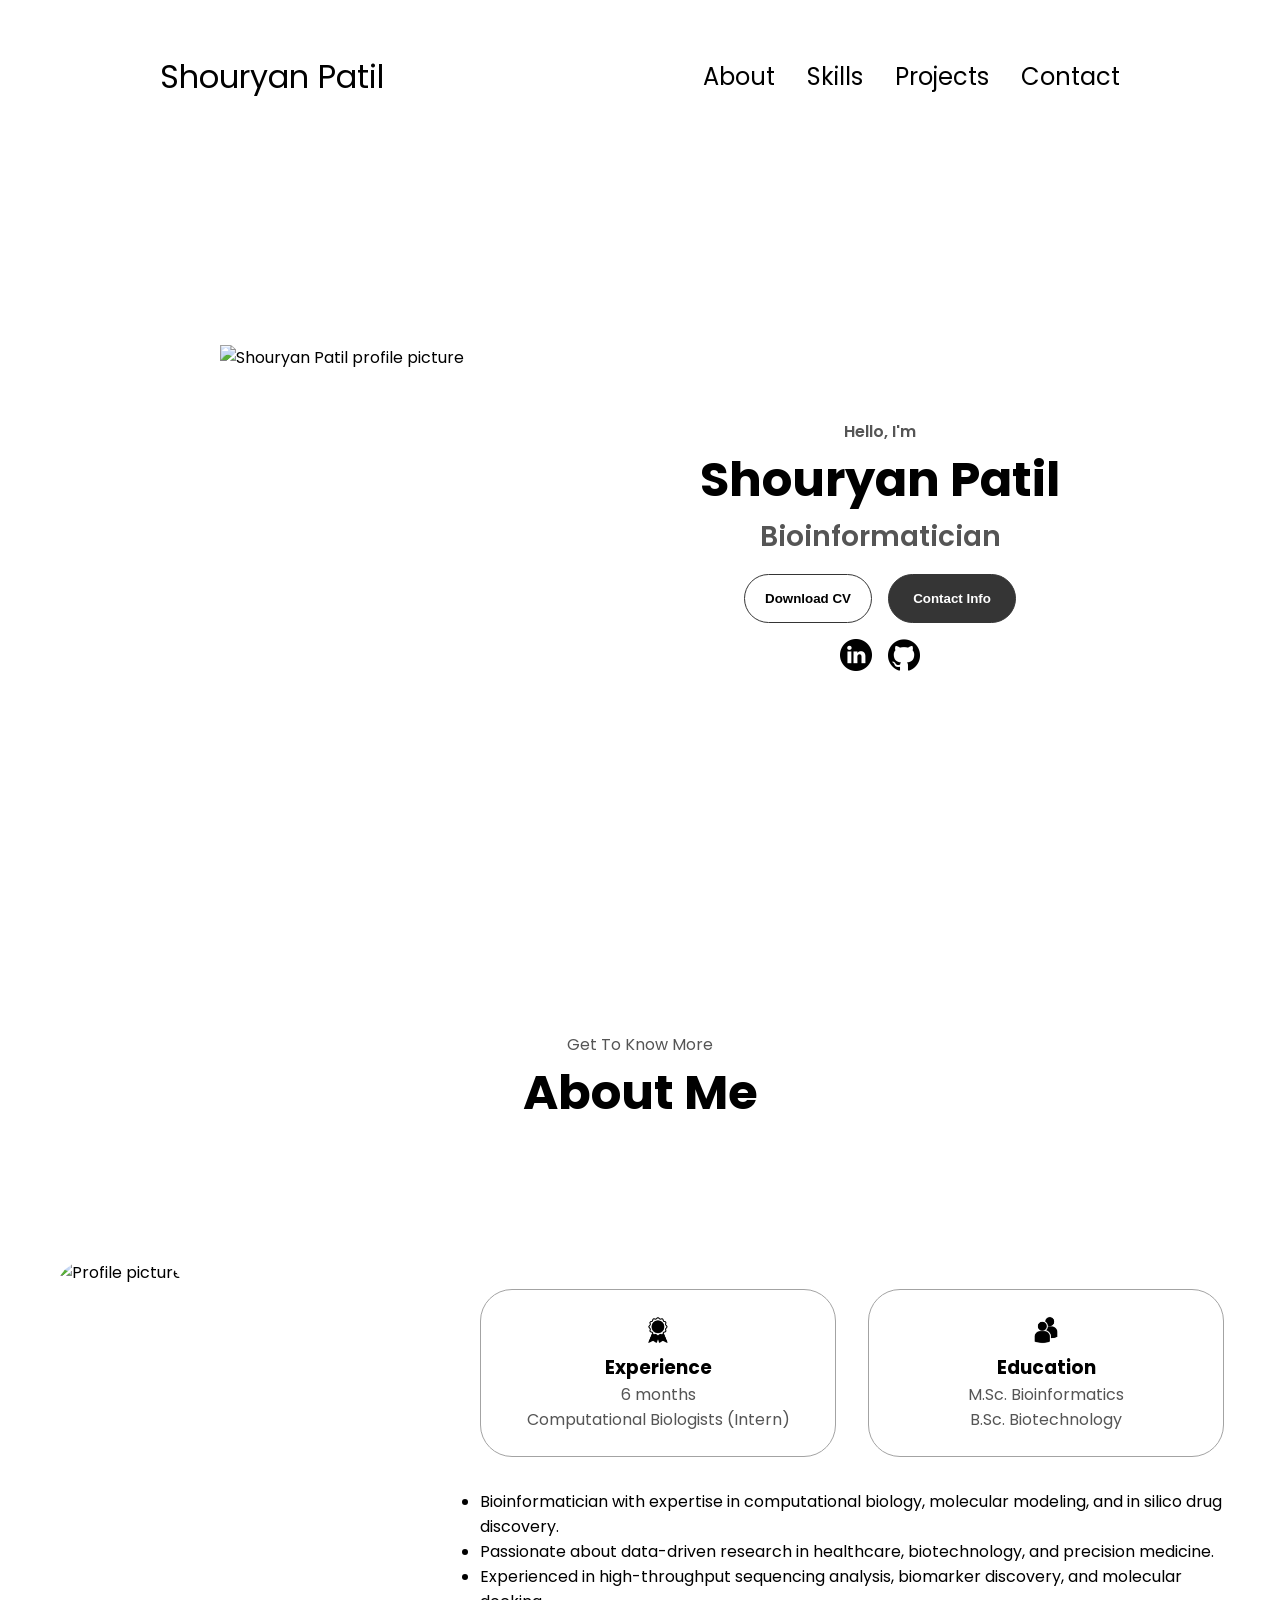
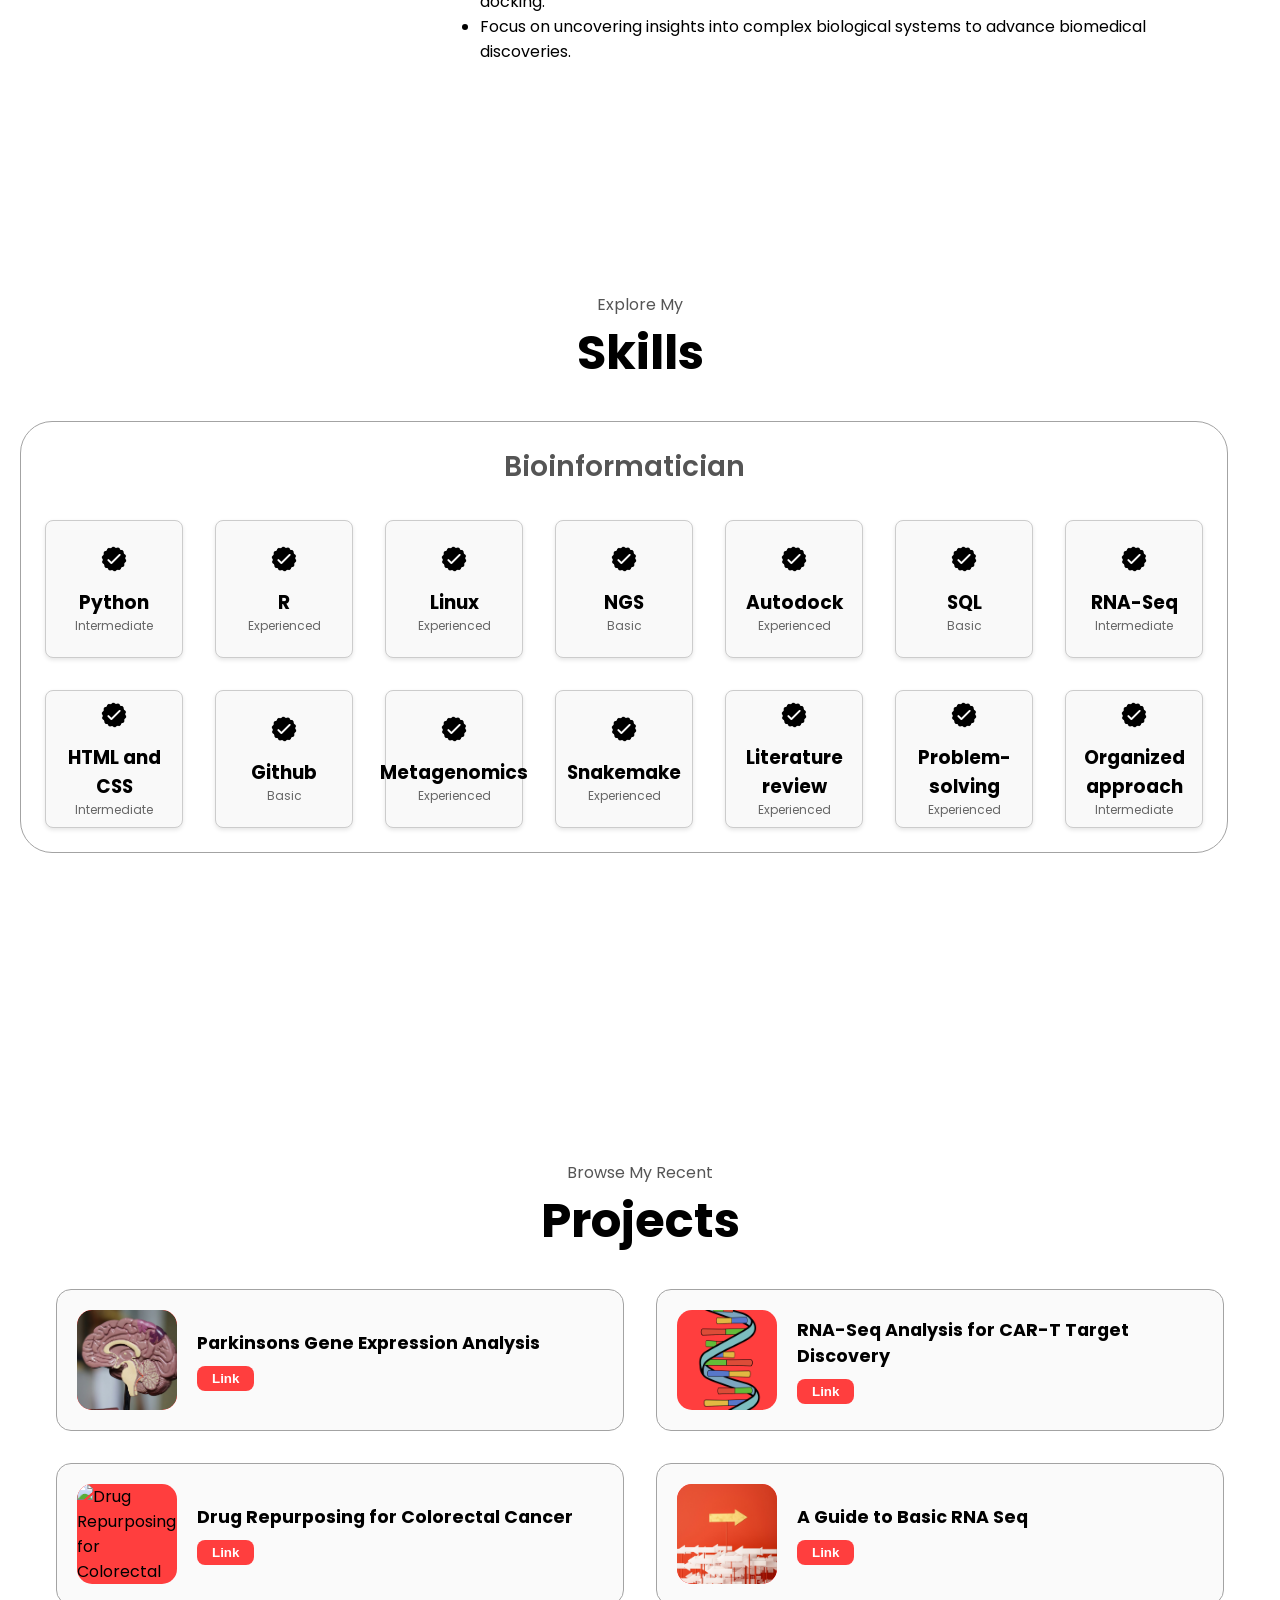
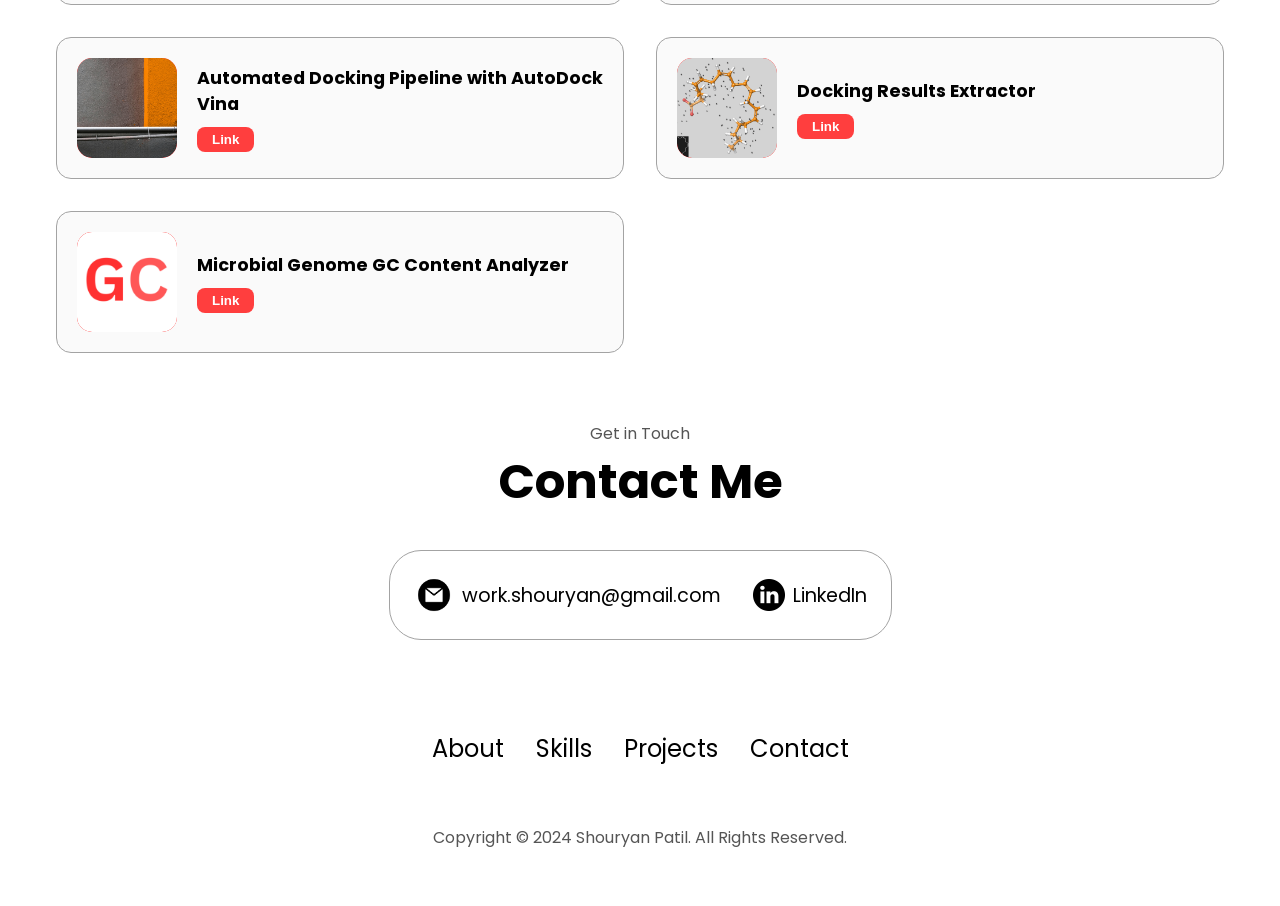
==== index.html @ 8c64d6f7 "Update index.html" ====
<!DOCTYPE html>
<html lang="en">
  <head>
    <meta charset="UTF-8" />
    <meta http-equiv="X-UA-Compatible" content="IE=edge" />
    <meta name="viewport" content="width=device-width, initial-scale=1.0" />
    <title>Portfolio</title>
    <link rel="stylesheet" href="style.css" />
    <link rel="stylesheet" href="mediaqueries.css" />
  </head>
  <body>
    <nav id="desktop-nav">
      <div class="logo">Shouryan Patil</div>
      <div>
        <ul class="nav-links">
          <li><a href="#about">About</a></li>
          <li><a href="#experience">Skills</a></li>
          <li><a href="#projects">Projects</a></li>
          <li><a href="#contact">Contact</a></li>
        </ul>
      </div>
    </nav>
    <nav id="hamburger-nav">
      <div class="logo">Shouryan Patil</div>
      <div class="hamburger-menu">
        <div class="hamburger-icon" onclick="toggleMenu()">
          <span></span>
          <span></span>
          <span></span>
        </div>
        <div class="menu-links">
          <li><a href="#about" onclick="toggleMenu()">About</a></li>
          <li><a href="#Skills" onclick="toggleMenu()">Skills</a></li>
          <li><a href="#projects" onclick="toggleMenu()">Projects</a></li>
          <li><a href="#contact" onclick="toggleMenu()">Contact</a></li>
        </div>
      </div>
    </nav>
    <section id="profile">
      <div class="section__pic-container">
        <img src="./assets/Photo1.png" alt="Shouryan Patil profile picture" />
      </div>
      <div class="section__text">
        <p class="section__text__p1">Hello, I'm</p>
        <h1 class="title">Shouryan Patil</h1>
        <p class="section__text__p2">Bioinformatician</p>
        <div class="btn-container">
          <button
            class="btn btn-color-2"
            onclick="window.open('./assets/MyResume2.pdf')"
          >
            Download CV
          </button>
          <button class="btn btn-color-1" onclick="location.href='./#contact'">
            Contact Info
          </button>
        </div>
        <div id="socials-container">
          <img
            src="./assets/linkedin.png"
            alt="My LinkedIn profile"
            class="icon"
            onclick="location.href='https://www.linkedin.com/in/shouryan-patil-423438250/'"
          />
          <img
            src="./assets/github.png"
            alt="My Github profile"
            class="icon"
            onclick="location.href='https://github.com/Shouryanpatil'"
          />
        </div>
      </div>
    </section>
    <section id="about">
      <p class="section__text__p1">Get To Know More</p>
      <h1 class="title">About Me</h1>
      <div class="section-container">
        <div class="section__pic-container">
          <img
            src="./assets/Photo2.png"
            alt="Profile picture"
            class="about-pic"
          />
        </div>
        <div class="about-details-container">
          <div class="about-containers">
            <div class="details-container">
              <img
                src="./assets/experience.png"
                alt="Experience icon"
                class="icon"
              />
              <h3>Experience</h3>
              <p>6 months <br />Computational Biologists (Intern)</p>
            </div>
            <div class="details-container">
              <img
                src="./assets/education.png"
                alt="Education icon"
                class="icon"
              />
              <h3>Education</h3>
              <p>M.Sc. Bioinformatics<br />B.Sc. Biotechnology</p>
            </div>
          </div>
          <div class="text-container">
            <ul>
                <li>Bioinformatician with expertise in computational biology, molecular modeling, and in silico drug discovery.
                </li>
                <li>Passionate about data-driven research in healthcare, biotechnology, and precision medicine.
                </li>
                <li>Experienced in high-throughput sequencing analysis, biomarker discovery, and molecular docking.
                </li>
                <li>Focus on uncovering insights into complex biological systems to advance biomedical discoveries.
                </li>
            </ul>
          </div>
        </div>
      </div>
      <img
        src="./assets/arrow.png"
        alt="Arrow icon"
        class="icon arrow"
        onclick="location.href='./#experience'"
      />
    </section>
    <section id="experience">
      <p class="section__text__p1">Explore My</p>
      <h1 class="title">Skills</h1>
      <div class="experience-details-container">
        <div class="about-containers">
          <div class="details-container">
            <h2 class="experience-sub-title">Bioinformatician</h2>
            <div class="article-container">
              <article>
                <img
                  src="./assets/checkmark.png"
                  alt="Experience icon"
                  class="icon"
                />
                <div>
                  <h3>Python</h3>
                  <p>Intermediate</p>
                </div>
              </article>
              <article>
                <img
                  src="./assets/checkmark.png"
                  alt="Experience icon"
                  class="icon"
                />
                <div>
                  <h3>R</h3>
                  <p>Experienced</p>
                </div>
              </article>
              <article>
                <img
                  src="./assets/checkmark.png"
                  alt="Experience icon"
                  class="icon"
                />
                <div>
                  <h3>Linux</h3>
                  <p>Experienced</p>
                </div>
              </article>
              <article>
                <img
                  src="./assets/checkmark.png"
                  alt="Experience icon"
                  class="icon"
                />
                <div>
                  <h3>NGS</h3>
                  <p>Basic</p>
                </div>
              </article>
              <article>
                <img
                  src="./assets/checkmark.png"
                  alt="Experience icon"
                  class="icon"
                />
                <div>
                  <h3>Autodock</h3>
                  <p>Experienced</p>
                </div>
              </article>
              <article>
                <img
                  src="./assets/checkmark.png"
                  alt="Experience icon"
                  class="icon"
                />
                <div>
                  <h3>SQL</h3>
                  <p>Basic</p>
                </div>
              </article>
              <article>
                <img
                  src="./assets/checkmark.png"
                  alt="Experience icon"
                  class="icon"
                />
                <div>
                  <h3>RNA-Seq</h3>
                  <p>Intermediate</p>
                </div>
              </article>
              <article>
                <img
                  src="./assets/checkmark.png"
                  alt="Experience icon"
                  class="icon"
                />
                <div>
                  <h3>HTML and CSS</h3>
                  <p>Intermediate</p>
                </div>
              </article>
              <article>
                <img
                  src="./assets/checkmark.png"
                  alt="Experience icon"
                  class="icon"
                />
                <div>
                  <h3>Github</h3>
                  <p>Basic</p>
                </div>
              </article>
              <article>
                <img
                  src="./assets/checkmark.png"
                  alt="Experience icon"
                  class="icon"
                />
                <div>
                  <h3>Metagenomics</h3>
                  <p>Experienced</p>
                </div>
              </article>
              <article>
                <img
                  src="./assets/checkmark.png"
                  alt="Experience icon"
                  class="icon"
                />
                <div>
                  <h3>Snakemake</h3>
                  <p>Experienced</p>
                </div>
              </article>
              <article>
                <img
                  src="./assets/checkmark.png"
                  alt="Experience icon"
                  class="icon"
                />
                <div>
                  <h3>Literature review</h3>
                  <p>Experienced</p>
                </div>
              </article>
              <article>
                <img
                  src="./assets/checkmark.png"
                  alt="Experience icon"
                  class="icon"
                />
                <div>
                  <h3>Problem-solving</h3>
                  <p>Experienced</p>
                </div>
              </article>
              <article>
                <img
                  src="./assets/checkmark.png"
                  alt="Experience icon"
                  class="icon"
                />
                <div>
                  <h3>Organized approach</h3>
                  <p>Intermediate</p>
                </div>
              </article>
            </div>
          </div>
        </div>
      </div>
      <img
        src="./assets/arrow.png"
        alt="Arrow icon"
        class="icon arrow"
        onclick="location.href='./#projects'"
      />
</section> <!-- Project section is below -->
<section id="projects">
  <p class="section__text__p1">Browse My Recent</p>
  <h1 class="title">Projects</h1>

  <div class="experience-details-container">
    <div class="about-containers">

      <!-- 1 -->
      <div class="details-container color-container project-card">
        <div class="project-image-box">
          <img src="./assets/project-3.jpg" alt="Parkinsons Gene Expression Analysis" class="project-image" />
        </div>
        <div class="project-content">
          <h2 class="project-title">Parkinsons Gene Expression Analysis</h2>
          <button onclick="window.open('https://github.com/Shouryanpatil/Parkinsons-Gene-Expression')" class="btn btn-color-2 project-btn">Link</button>
        </div>
      </div>

      <!-- 2 -->
      <div class="details-container color-container project-card">
        <div class="project-image-box">
          <img src="./assets/project-4.png" alt="RNA-Seq Analysis for CAR-T Target Discovery" class="project-image" />
        </div>
        <div class="project-content">
          <h2 class="project-title">RNA-Seq Analysis for CAR-T Target Discovery</h2>
          <button onclick="window.open('https://github.com/Shouryanpatil/Differential-Gene-Expression-Analysis-of-Breast-Cancer-RNA-Seq-Data-for-CAR-T-Cell-Therapy-Targets')" class="btn btn-color-2 project-btn">Link</button>
        </div>
      </div>

      <!-- 3 -->
      <div class="details-container color-container project-card">
        <div class="project-image-box">
          <img src="./assets/project-1.png" alt="Drug Repurposing for Colorectal Cancer" class="project-image" />
        </div>
        <div class="project-content">
          <h2 class="project-title">Drug Repurposing for Colorectal Cancer</h2>
          <button onclick="window.open('./assets/Colorectal Cancer.pdf')" class="btn btn-color-2 project-btn">Link</button>
        </div>
      </div>

      <!-- 4 -->
      <div class="details-container color-container project-card">
        <div class="project-image-box">
          <img src="./assets/project-5.jpg" alt="A Guide to Basic RNA-Seq" class="project-image" />
        </div>
        <div class="project-content">
          <h2 class="project-title">A Guide to Basic RNA Seq</h2>
          <button onclick="window.open('https://github.com/Shouryanpatil/A-Guide-to-Basic-RNA-Seq')" class="btn btn-color-2 project-btn">Link</button>
        </div>
      </div>

      <!-- 5 -->
      <div class="details-container color-container project-card">
        <div class="project-image-box">
          <img src="./assets/project-6.jpg" alt="Automated Docking Pipeline with AutoDock Vina" class="project-image" />
        </div>
        <div class="project-content">
          <h2 class="project-title">Automated Docking Pipeline with AutoDock Vina</h2>
          <button onclick="window.open('https://github.com/Shouryanpatil/Automated-Docking-Pipeline-with-AutoDock-Vina')" class="btn btn-color-2 project-btn">Link</button>
        </div>
      </div>

      <!-- 6 -->
      <div class="details-container color-container project-card">
        <div class="project-image-box">
          <img src="./assets/project-7.png" alt="Docking Results Extractor" class="project-image" />
        </div>
        <div class="project-content">
          <h2 class="project-title">Docking Results Extractor</h2>
          <button onclick="window.open('https://github.com/Shouryanpatil/Docking-Results-Extractor')" class="btn btn-color-2 project-btn">Link</button>
        </div>
      </div>

      <!-- 7 -->
      <div class="details-container color-container project-card">
        <div class="project-image-box">
          <img src="./assets/project-2.png" alt="Microbial Genome GC Content Analyzer" class="project-image" />
        </div>
        <div class="project-content">
          <h2 class="project-title">Microbial Genome GC Content Analyzer</h2>
          <button onclick="window.open('https://github.com/Shouryanpatil/Microbial-Genome-GC-Content-Analyzer')" class="btn btn-color-2 project-btn">Link</button>
        </div>
      </div>

    </div>
  </div>
</section>
   <img src="./assets/arrow.png" alt="Arrow icon" class="icon arrow" onclick="location.href='./#contact'" />
    </section>
    <section id="contact">
      <p class="section__text__p1">Get in Touch</p>
      <h1 class="title">Contact Me</h1>
      <div class="contact-info-upper-container">
        <div class="contact-info-container">
          <img
            src="./assets/email.png"
            alt="Email icon"
            class="icon contact-icon email-icon"
          />
          <p><a href="mailto:work.shouryan@gmail.com">work.shouryan@gmail.com</a></p>
        </div>
        <div class="contact-info-container">
          <img
            src="./assets/linkedin.png"
            alt="LinkedIn icon"
            class="icon contact-icon"
          />
          <p><a href="https://www.linkedin.com/in/shouryan-patil-423438250/">LinkedIn</a></p>
        </div>
      </div>
    </section>
    <footer>
      <nav>
        <div class="nav-links-container">
          <ul class="nav-links">
            <li><a href="#about">About</a></li>
            <li><a href="#experience">Skills</a></li>
            <li><a href="#projects">Projects</a></li>
            <li><a href="#contact">Contact</a></li>
          </ul>
        </div>
      </nav>
      <p>Copyright &#169; 2024 Shouryan Patil. All Rights Reserved.</p>
    </footer>
    <script src="script.js"></script>
  </body>
</html>
---- style.css ----
/* GENERAL */

@import url("https://fonts.googleapis.com/css2?family=Poppins:wght@300;400;500;600&display=swap");

* {
  margin: 0;
  padding: 0;
}

body {
  font-family: "Poppins", sans-serif;
  overflow-x: hidden;
}

html {
  scroll-behavior: smooth;
}

p {
  color: rgb(85, 85, 85);
}

/* TRANSITION */

a,
.btn {
  transition: all 300ms ease;
}

/* DESKTOP NAV */

nav,
.nav-links {
  display: flex;
}

nav {
  justify-content: space-around;
  align-items: center;
  height: 17vh;
}

.nav-links {
  gap: 2rem;
  list-style: none;
  font-size: 1.5rem;
}

a {
  color: black;
  text-decoration: none;
  text-decoration-color: white;
}

a:hover {
  color: grey;
  text-decoration: underline;
  text-underline-offset: 1rem;
  text-decoration-color: rgb(181, 181, 181);
}

.logo {
  font-size: 2rem;
}

.logo:hover {
  cursor: default;
}

/* HAMBURGER MENU */

#hamburger-nav {
  display: none;
}

.hamburger-menu {
  position: relative;
  display: inline-block;
}

.hamburger-icon {
  display: flex;
  flex-direction: column;
  justify-content: space-between;
  height: 24px;
  width: 30px;
  cursor: pointer;
}

.hamburger-icon span {
  width: 100%;
  height: 2px;
  background-color: black;
  transition: all 0.3 ease-in-out;
}

.menu-links {
  position: absolute;
  top: 100%;
  right: 0;
  background-color: white;
  width: fit-content;
  max-height: 0;
  overflow: hidden;
  transition: all 0.3 ease-in-out;
}

.menu-links a {
  display: block;
  padding: 10px;
  text-align: center;
  font-size: 1.5rem;
  color: black;
  text-decoration: none;
  transition: all 0.3 ease-in-out;
}

.menu-links li {
  list-style: none;
}

.menu-links.open {
  max-height: 300px;
}

.hamburger-icon.open span:first-child {
  transform: rotate(45deg) translate(10px, 5px);
}

.hamburger-icon.open span:nth-child(2) {
  opacity: 0;
}

.hamburger-icon.open span:last-child {
  transform: rotate(-45deg) translate(10px, -5px);
}

.hamburger-icon span:first-child {
  transform: none;
}

.hamburger-icon span:first-child {
  opacity: 1;
}

.hamburger-icon span:first-child {
  transform: none;
}

/* SECTIONS */

section {
  padding-top: 4vh;
  height: 96vh;
  margin: 0 auto;
  padding-left: 1rem;
  padding-right: 1rem;
  max-width: 1200px; 
  box-sizing: border-box;
  min-height: fit-content;
}

.section-container {
  display: flex;
}

/* PROFILE SECTION */

#profile {
  display: flex;
  justify-content: center;
  gap: 5rem;
  height: 80vh;
}

.section__pic-container {
  display: flex;
  height: 400px;
  width: 400px;
  margin: auto 0;
}

.section__text {
  align-self: center;
  text-align: center;
}

.section__text p {
  font-weight: 600;
}

.section__text__p1 {
  text-align: center;
}

.section__text__p2 {
  font-size: 1.75rem;
  margin-bottom: 1rem;
}

.title {
  font-size: 3rem;
  text-align: center;
}

#socials-container {
  display: flex;
  justify-content: center;
  margin-top: 1rem;
  gap: 1rem;
}

/* ICONS */

.icon {
  cursor: pointer;
  height: 2rem;
}

/* BUTTONS */

.btn-container {
  display: flex;
  justify-content: center;
  gap: 1rem;
}

.btn {
  font-weight: 600;
  transition: all 300ms ease;
  padding: 1rem;
  width: 8rem;
  border-radius: 2rem;
}

.btn-color-1,
.btn-color-2 {
  border: rgb(53, 53, 53) 0.1rem solid;
}

.btn-color-1:hover,
.btn-color-2:hover {
  cursor: pointer;
}

.btn-color-1,
.btn-color-2:hover {
  background: rgb(53, 53, 53);
  color: white;
}

.btn-color-1:hover {
  background: rgb(0, 0, 0);
}

.btn-color-2 {
  background: none;
}

.btn-color-2:hover {
  border: rgb(255, 255, 255) 0.1rem solid;
}

.btn-container {
  gap: 1rem;
}

/* ABOUT SECTION */

#about {
  position: relative;
}

.about-containers {
  gap: 2rem;
  margin-bottom: 2rem;
  margin-top: 2rem;
}

.about-details-container {
  justify-content: center;
  flex-direction: column;
}

.about-containers,
.about-details-container {
  display: flex;
}

.about-pic {
  border-radius: 2rem;
}

.arrow {
  position: absolute;
  right: -5rem;
  bottom: 2.5rem;
}

.details-container {
  padding: 1.5rem;
  flex: 1;
  background: white;
  border-radius: 2rem;
  border: rgb(53, 53, 53) 0.1rem solid;
  border-color: rgb(163, 163, 163);
  text-align: center;
}

.section-container {
  gap: 4rem;
  height: 80%;
}

.section__pic-container {
  height: 400px;
  width: 400px;
  margin: auto 0;
}

/* EXPERIENCE SECTION */

#experience {
    position: relative;
    padding: 2rem 1rem; /* Added padding for better spacing */
  }
  
  .experience-sub-title {
    color: rgb(85, 85, 85);
    font-weight: 600;
    font-size: 1.75rem;
    margin-bottom: 2rem;
    text-align: center; /* Center-align the sub-title */
  }
  
  .experience-details-container {
    display: flex;
    justify-content: center;
    flex-direction: column;
    align-items: center; /* Center-align the content */
  }
  
/* Skills Section - Centered Grid Layout */

/* Outer container for each skill category */
.skills-category {
  border: 2px solid #aaa;
  border-radius: 1.5rem;
  padding: 2rem;
  max-width: 1000px;
  margin: 2rem auto; /* Center horizontally with vertical spacing */
  background-color: #fff;
  text-align: center;
  box-sizing: border-box;
}

/* Category title */
.skills-category h3 {
  font-size: 1.8rem;
  font-weight: 600;
  margin-bottom: 2rem;
  color: #333;
}

/* Container for skill cards */
.article-container {
  display: grid;
  grid-template-columns: repeat(7, 1fr);
  gap: 2rem;
  justify-items: center;
}

/* Each skill card */
article {
  display: flex;
  flex-direction: column;
  align-items: center;
  justify-content: center;
  width: 120px;
  height: 120px;
  padding: 0.5rem;
  border: 1px solid #ccc;
  border-radius: 8px;
  box-shadow: 0 2px 4px rgba(0, 0, 0, 0.1);
  background-color: #f9f9f9;
  text-align: center;
  gap: 0.3rem;
}

/* Icon inside skill card */
article .icon {
  font-size: 1.5rem;
  margin-bottom: 0.5rem;
  color: rgb(85, 85, 85);
}

/* Skill title */
article h4 {
  font-size: 1rem;
  font-weight: 600;
  color: #333;
  margin: 0;
}

/* Skill level (e.g., Basic) */
article p {
  font-size: 0.75rem;
  color: #666;
  margin: 0;
}

/* Extra */
@media (max-width: 900px) {
  .article-container {
    grid-template-columns: repeat(2, 1fr);
  }
}


/* PROJECTS SECTION */
/* Updated layout for projects */
.about-containers {
  display: grid;
  grid-template-columns: repeat(2, 1fr); /* Two columns */
  gap: 2rem;
}

/* Keep this as is — still useful */
.color-container {
  border: 1px solid rgb(163, 163, 163);
  background: rgb(250, 250, 250);
  padding: 20px;
  border-radius: 15px;
}

/* Responsive project cards */
.project-card {
  display: flex;
  align-items: center;
  gap: 20px;
  text-align: left;
  flex-wrap: nowrap;
}

/* Responsive image box */
.project-image-box {
  width: 100px;
  height: 100px;
  background-color: #ff3e3e;
  border-radius: 15px;
  display: flex;
  align-items: center;
  justify-content: center;
  flex-shrink: 0;
  overflow: hidden;
}

.project-image {
  width: 100%;
  height: 100%;
  object-fit: cover;
  border-radius: 15px;
}

.project-content {
  display: flex;
  flex-direction: column;
  justify-content: center;
  gap: 10px;
}

.project-title {
  margin: 0;
  color: black;
  font-weight: bold;
  font-size: 1.1rem;
}

.project-btn {
  background-color: #ff3e3e;
  color: white;
  border: none;
  padding: 5px 15px;
  border-radius: 8px;
  cursor: pointer;
  transition: 0.3s;
  width: fit-content;
}

.project-btn:hover {
  background-color: #d63232;
}


/* CONTACT */

#contact {
  display: flex;
  justify-content: center;
  flex-direction: column;
  height: 70vh;
}

.contact-info-upper-container {
  display: flex;
  justify-content: center;
  border-radius: 2rem;
  border: rgb(53, 53, 53) 0.1rem solid;
  border-color: rgb(163, 163, 163);
  background: (250, 250, 250);
  margin: 2rem auto;
  padding: 0.5rem;
}

.contact-info-container {
  display: flex;
  align-items: center;
  justify-content: center;
  gap: 0.5rem;
  margin: 1rem;
}

.contact-info-container p {
  font-size: larger;
}

.contact-icon {
  cursor: default;
}

.email-icon {
  height: 2.5rem;
}

/* FOOTER SECTION */

footer {
  height: 26vh;
  margin: 0 1rem;
}

footer p {
  text-align: center;
}
---- mediaqueries.css ----
@media screen and (max-width: 1400px) {
    #profile {
      height: 83vh;
      margin-bottom: 6rem;
    }
    .about-containers {
      flex-wrap: wrap;
    }
    #contact,
    #projects {
      height: fit-content;
    }
  }
  
  @media screen and (max-width: 1200px) {
    #desktop-nav {
      display: none;
    }
    #hamburger-nav {
      display: flex;
    }
    #experience,
    .experience-details-container {
      margin-top: 2rem;
    }
    #profile,
    .section-container {
      display: block;
    }
    .arrow {
      display: none;
    }
    section,
    .section-container {
      height: fit-content;
    }
    section {
      margin: 0 5%;
    }
    .section__pic-container {
      width: 275px;
      height: 275px;
      margin: 0 auto 2rem;
    }
    .about-containers {
      margin-top: 0;
    }
  }
  
  @media screen and (max-width: 600px) {
    #contact,
    footer {
      height: 40vh;
    }
    #profile {
      height: 83vh;
      margin-bottom: 0;
    }
    article {
      font-size: 1rem;
    }
    footer nav {
      height: fit-content;
      margin-bottom: 2rem;
    }
    .about-containers,
    .contact-info-upper-container,
    .btn-container {
      flex-wrap: wrap;
    }
    .contact-info-container {
      margin: 0;
    }
    .contact-info-container p,
    .nav-links li a {
      font-size: 1rem;
    }
    .experience-sub-title {
      font-size: 1.25rem;
    }
    .logo {
      font-size: 1.5rem;
    }
    .nav-links {
      flex-direction: column;
      gap: 0.5rem;
      text-align: center;
    }
    .section__pic-container {
      width: auto;
      height: 46vw;
      justify-content: center;
    }
    .section__text__p2 {
      font-size: 1.25rem;
    }
    .title {
      font-size: 2rem;
    }
    .text-container {
      text-align: justify;
    }
  }
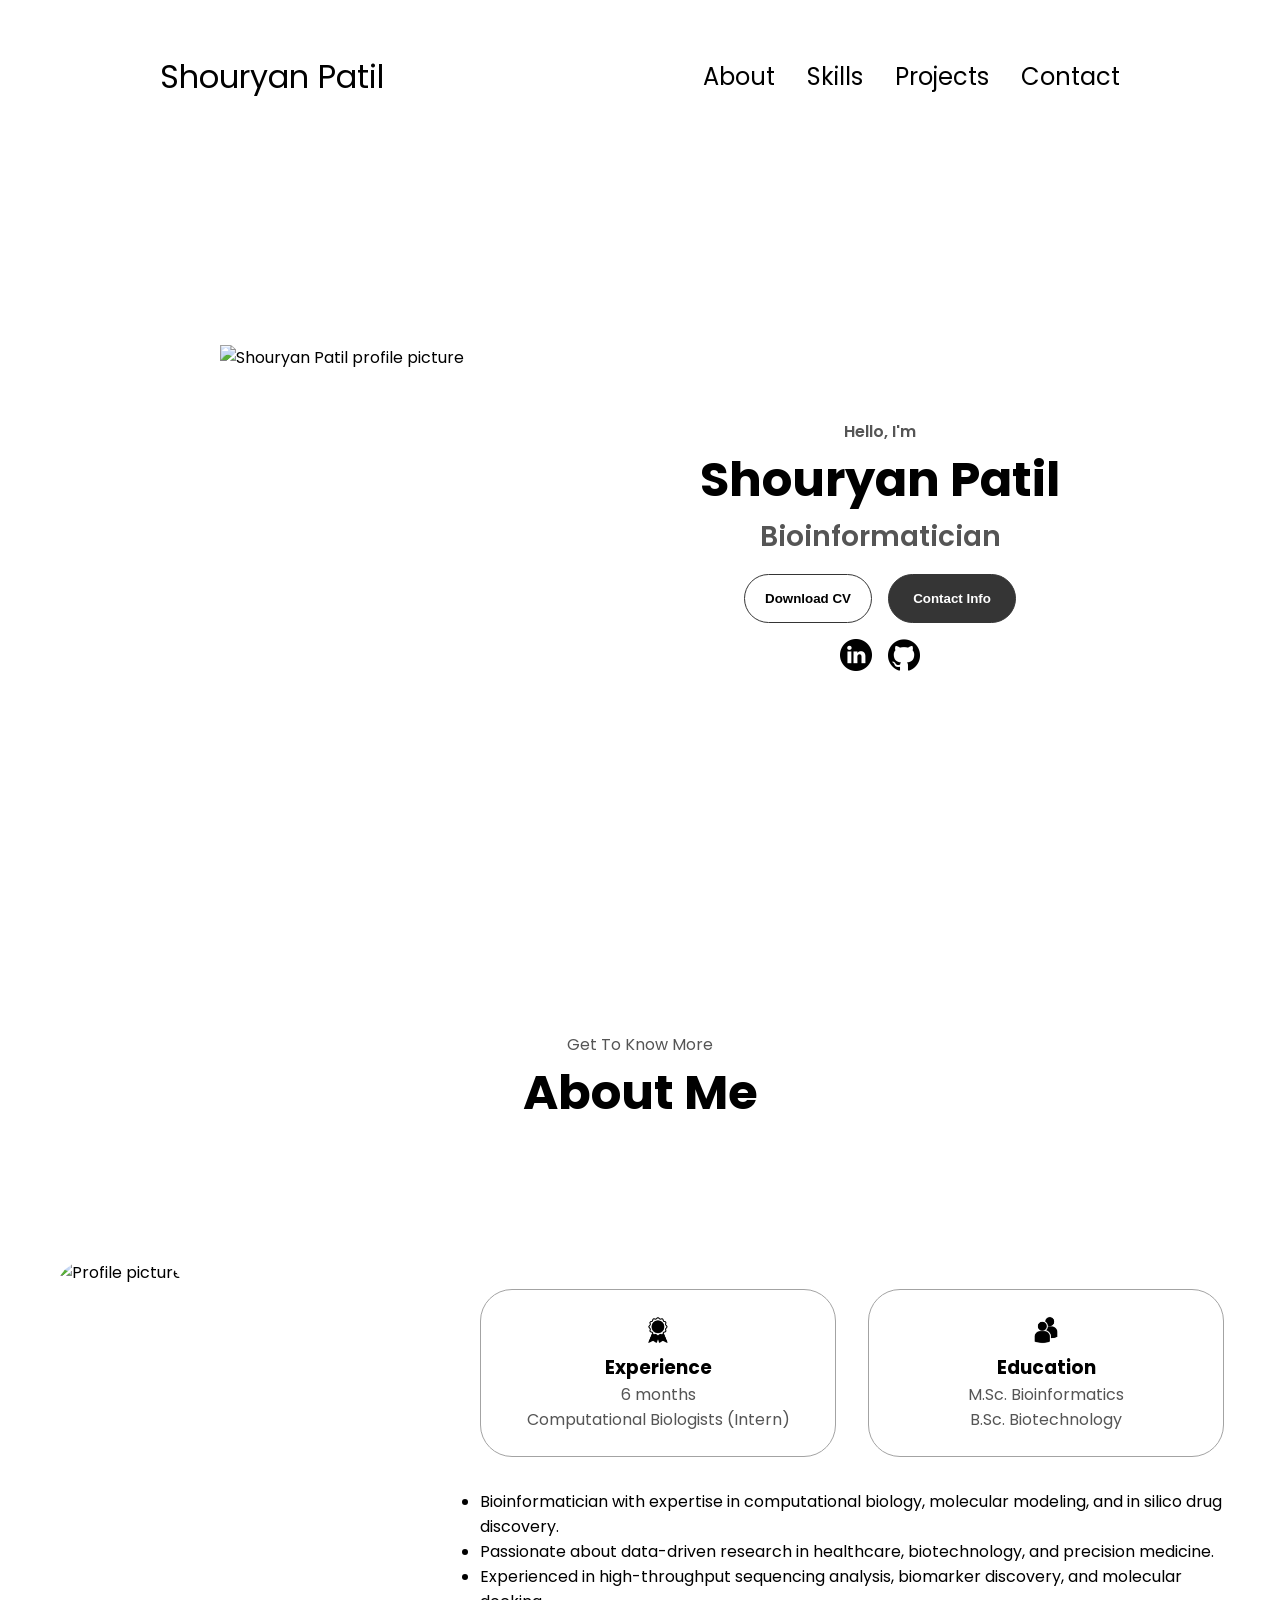
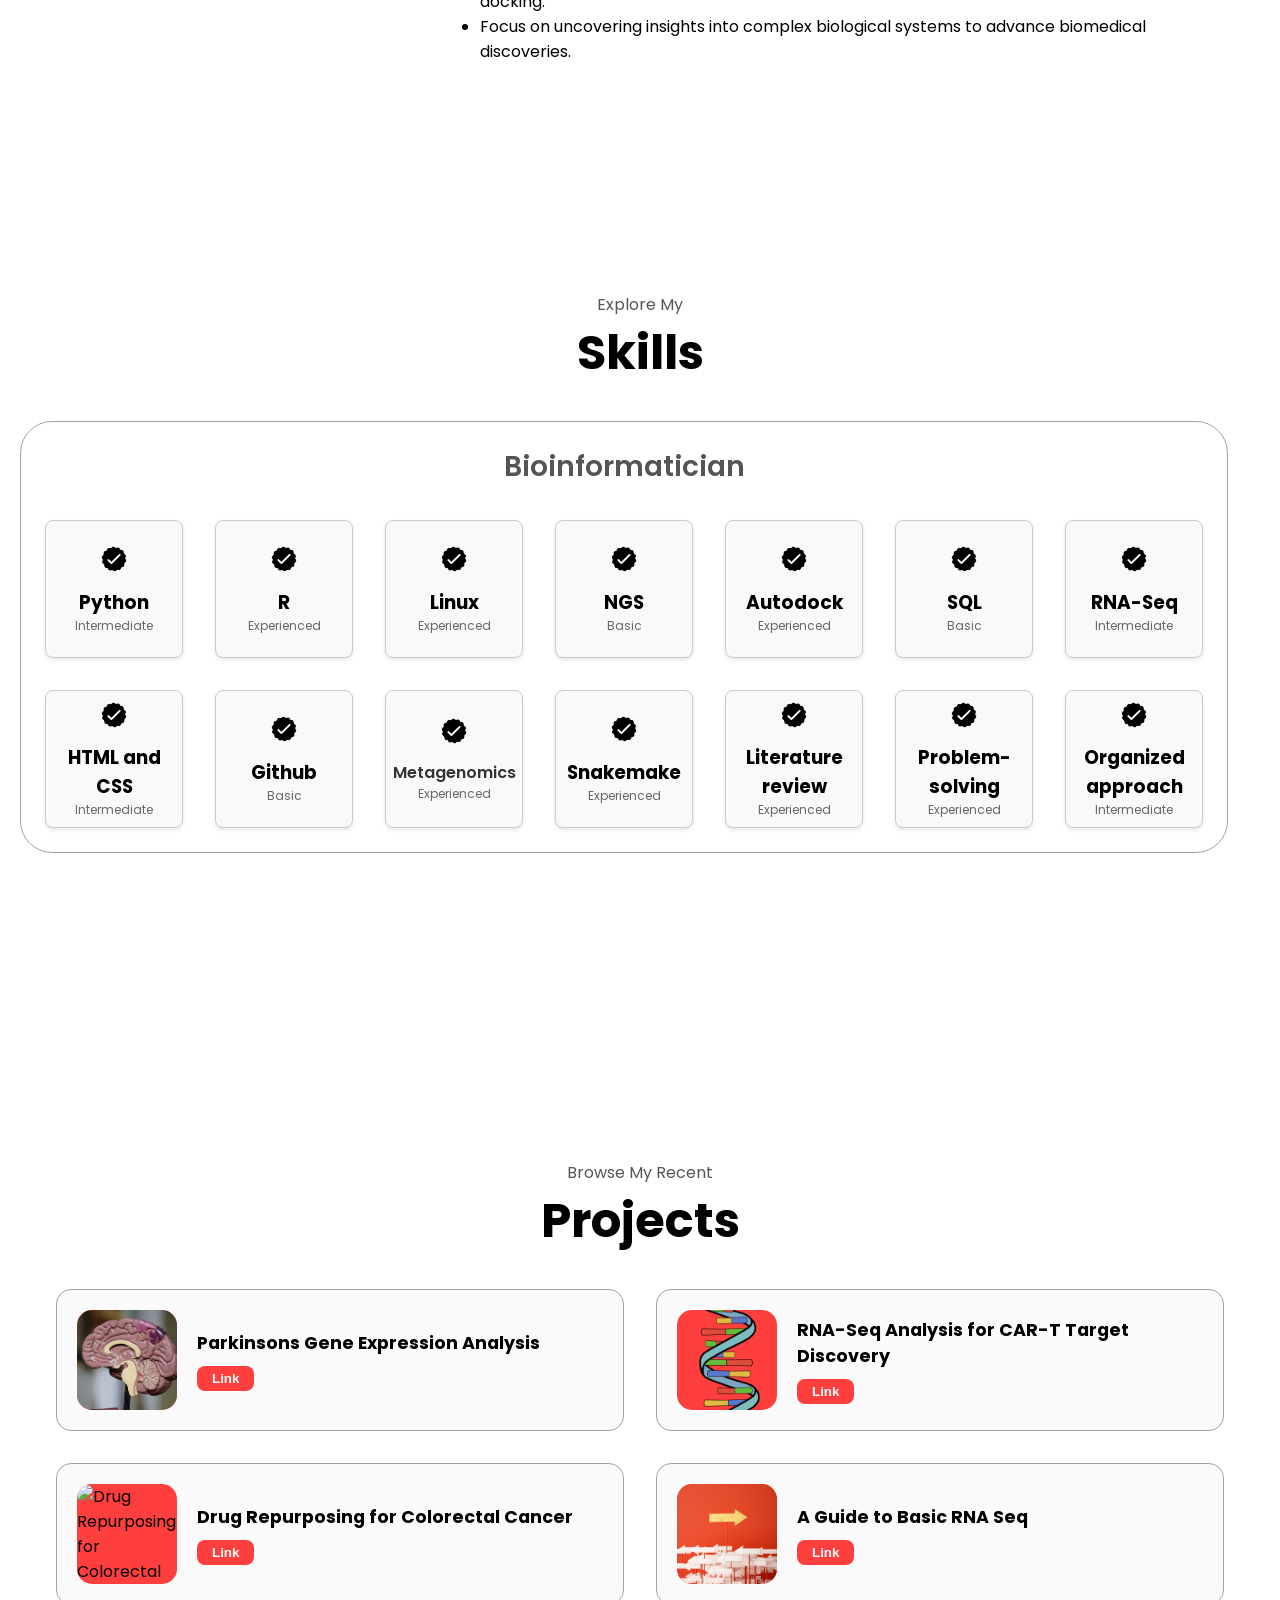
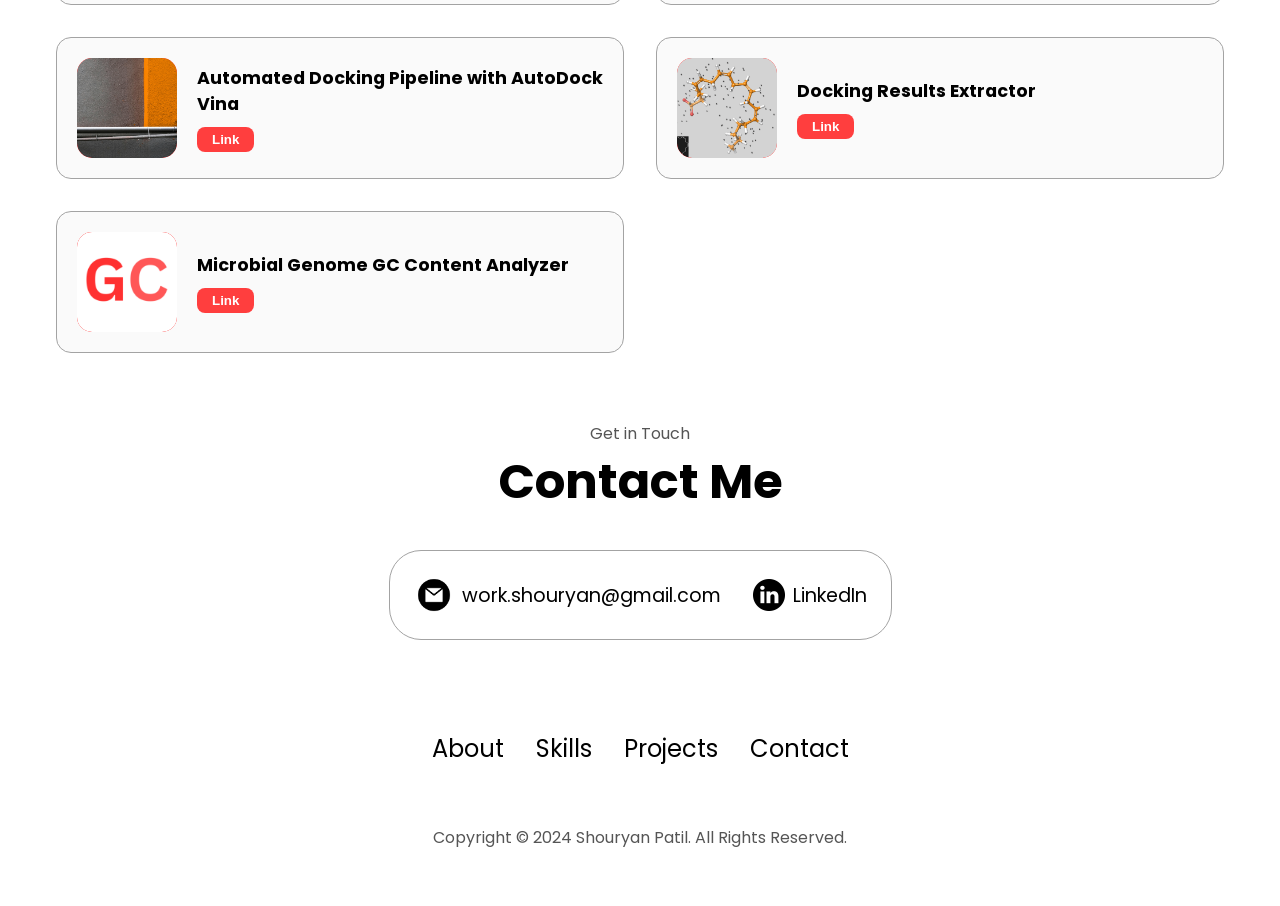
==== commit f1211918: "Update index.html" ====
--- a/index.html
+++ b/index.html
@@ -238,7 +238,7 @@
                   class="icon"
                 />
                 <div>
-                  <h3>Metagenomics</h3>
+                  <h4>Metagenomics</h4>
                   <p>Experienced</p>
                 </div>
               </article>
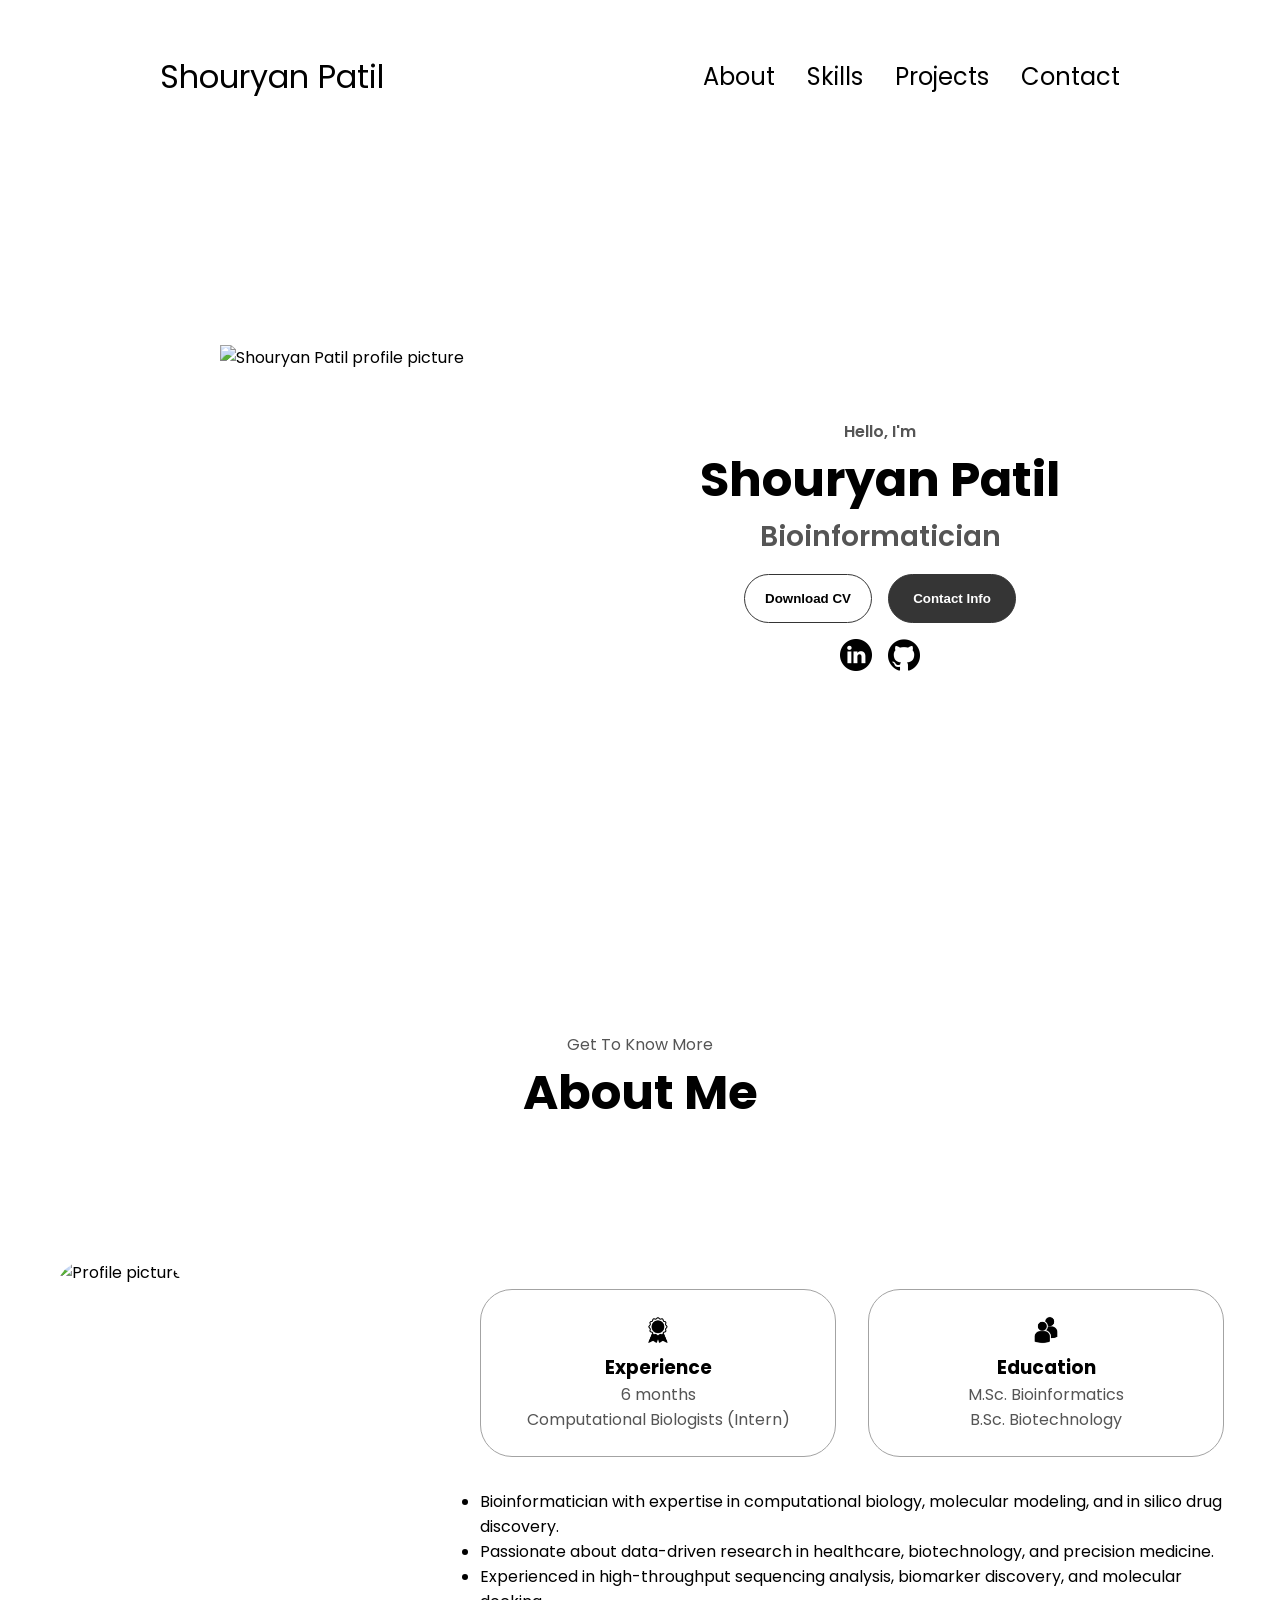
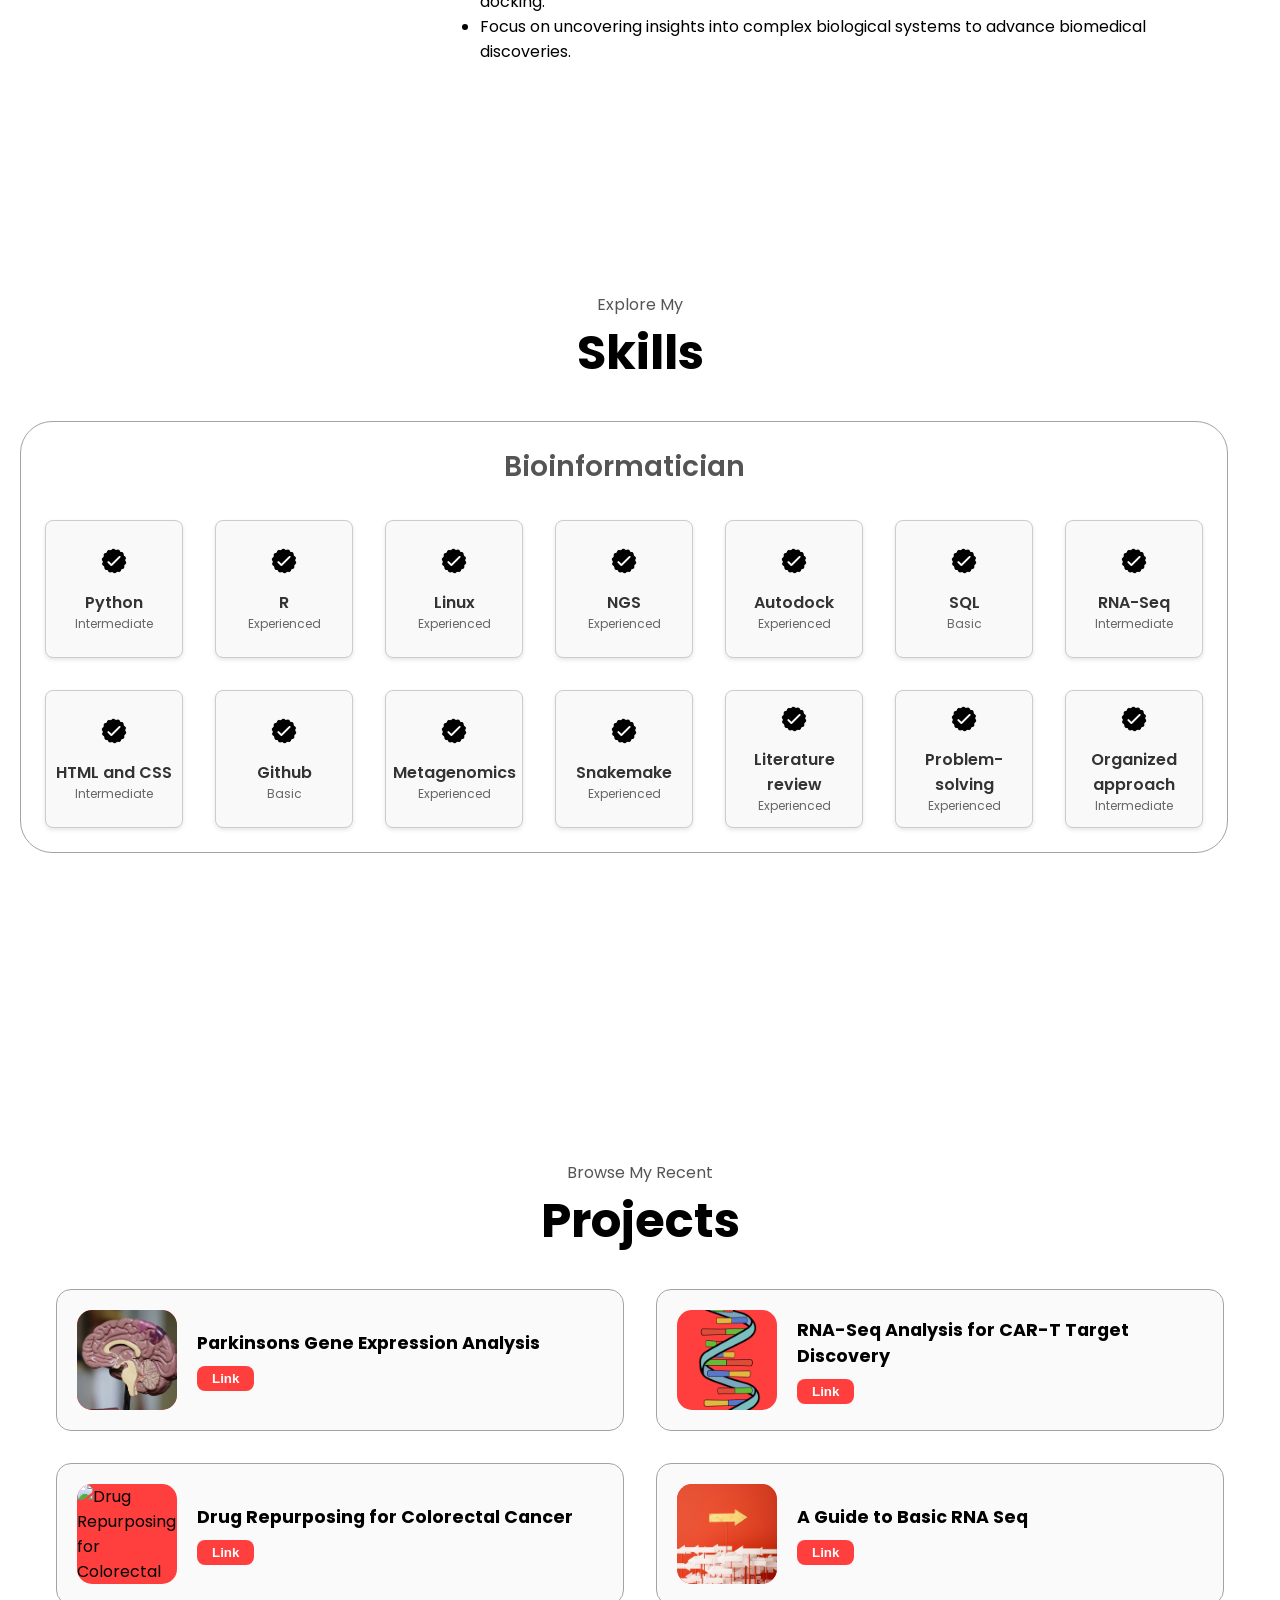
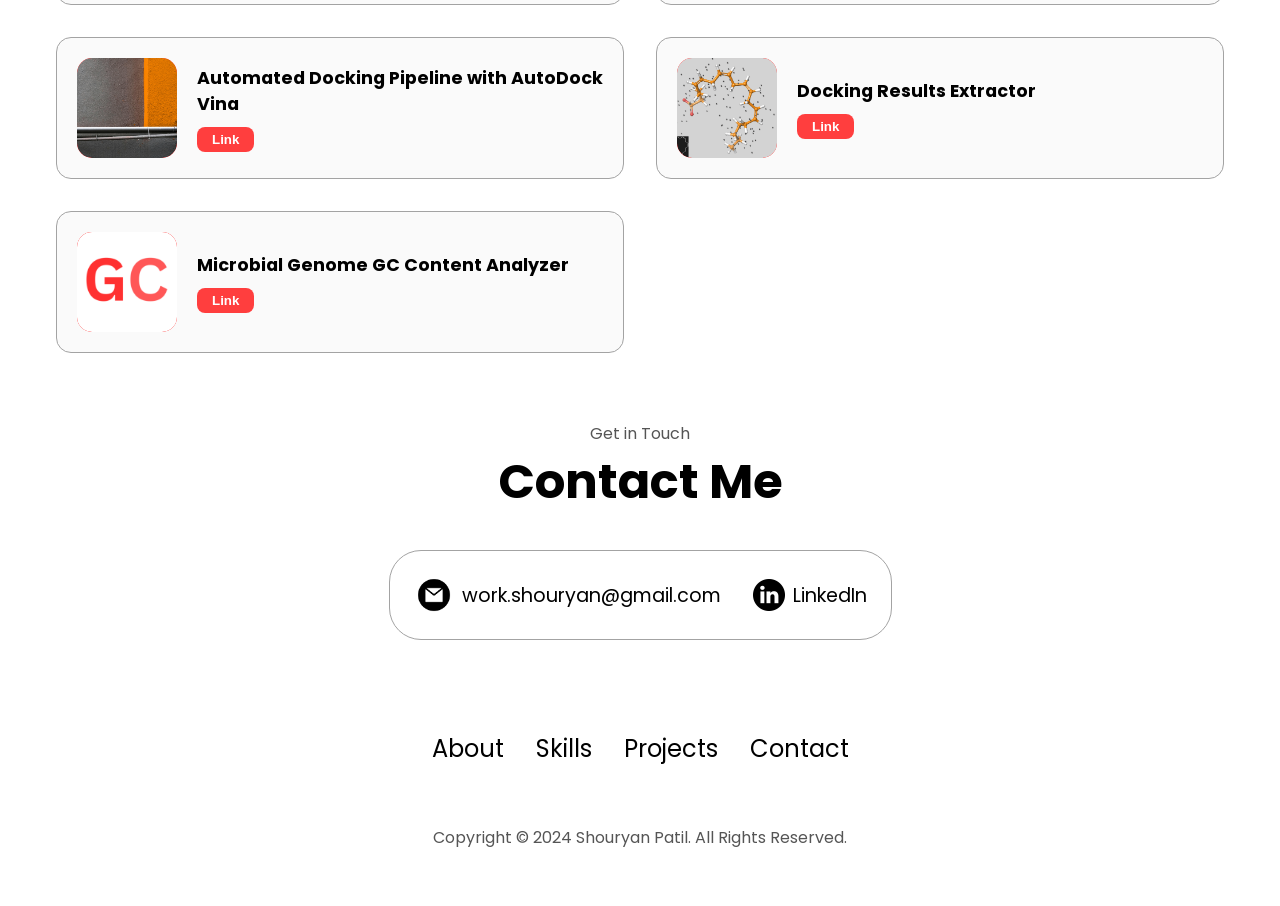
==== commit 17a10577: "Update index.html" ====
--- a/index.html
+++ b/index.html
@@ -139,7 +139,7 @@
                   class="icon"
                 />
                 <div>
-                  <h3>Python</h3>
+                  <h4>Python</h4>
                   <p>Intermediate</p>
                 </div>
               </article>
@@ -150,29 +150,51 @@
                   class="icon"
                 />
                 <div>
-                  <h3>R</h3>
-                  <p>Experienced</p>
-                </div>
-              </article>
-              <article>
-                <img
-                  src="./assets/checkmark.png"
-                  alt="Experience icon"
-                  class="icon"
-                />
-                <div>
-                  <h3>Linux</h3>
-                  <p>Experienced</p>
-                </div>
-              </article>
-              <article>
-                <img
-                  src="./assets/checkmark.png"
-                  alt="Experience icon"
-                  class="icon"
-                />
-                <div>
-                  <h3>NGS</h3>
+                  <h4>R</h4>
+                  <p>Experienced</p>
+                </div>
+              </article>
+              <article>
+                <img
+                  src="./assets/checkmark.png"
+                  alt="Experience icon"
+                  class="icon"
+                />
+                <div>
+                  <h4>Linux</h4>
+                  <p>Experienced</p>
+                </div>
+              </article>
+              <article>
+                <img
+                  src="./assets/checkmark.png"
+                  alt="Experience icon"
+                  class="icon"
+                />
+                <div>
+                  <h4>NGS</h4>
+                  <p>Experienced</p>
+                </div>
+              </article>
+              <article>
+                <img
+                  src="./assets/checkmark.png"
+                  alt="Experience icon"
+                  class="icon"
+                />
+                <div>
+                  <h4>Autodock</h4>
+                  <p>Experienced</p>
+                </div>
+              </article>
+              <article>
+                <img
+                  src="./assets/checkmark.png"
+                  alt="Experience icon"
+                  class="icon"
+                />
+                <div>
+                  <h4>SQL</h4>
                   <p>Basic</p>
                 </div>
               </article>
@@ -183,18 +205,29 @@
                   class="icon"
                 />
                 <div>
-                  <h3>Autodock</h3>
-                  <p>Experienced</p>
-                </div>
-              </article>
-              <article>
-                <img
-                  src="./assets/checkmark.png"
-                  alt="Experience icon"
-                  class="icon"
-                />
-                <div>
-                  <h3>SQL</h3>
+                  <h4>RNA-Seq</h4>
+                  <p>Intermediate</p>
+                </div>
+              </article>
+              <article>
+                <img
+                  src="./assets/checkmark.png"
+                  alt="Experience icon"
+                  class="icon"
+                />
+                <div>
+                  <h4>HTML and CSS</h4>
+                  <p>Intermediate</p>
+                </div>
+              </article>
+              <article>
+                <img
+                  src="./assets/checkmark.png"
+                  alt="Experience icon"
+                  class="icon"
+                />
+                <div>
+                  <h4>Github</h4>
                   <p>Basic</p>
                 </div>
               </article>
@@ -205,39 +238,6 @@
                   class="icon"
                 />
                 <div>
-                  <h3>RNA-Seq</h3>
-                  <p>Intermediate</p>
-                </div>
-              </article>
-              <article>
-                <img
-                  src="./assets/checkmark.png"
-                  alt="Experience icon"
-                  class="icon"
-                />
-                <div>
-                  <h3>HTML and CSS</h3>
-                  <p>Intermediate</p>
-                </div>
-              </article>
-              <article>
-                <img
-                  src="./assets/checkmark.png"
-                  alt="Experience icon"
-                  class="icon"
-                />
-                <div>
-                  <h3>Github</h3>
-                  <p>Basic</p>
-                </div>
-              </article>
-              <article>
-                <img
-                  src="./assets/checkmark.png"
-                  alt="Experience icon"
-                  class="icon"
-                />
-                <div>
                   <h4>Metagenomics</h4>
                   <p>Experienced</p>
                 </div>
@@ -249,40 +249,40 @@
                   class="icon"
                 />
                 <div>
-                  <h3>Snakemake</h3>
-                  <p>Experienced</p>
-                </div>
-              </article>
-              <article>
-                <img
-                  src="./assets/checkmark.png"
-                  alt="Experience icon"
-                  class="icon"
-                />
-                <div>
-                  <h3>Literature review</h3>
-                  <p>Experienced</p>
-                </div>
-              </article>
-              <article>
-                <img
-                  src="./assets/checkmark.png"
-                  alt="Experience icon"
-                  class="icon"
-                />
-                <div>
-                  <h3>Problem-solving</h3>
-                  <p>Experienced</p>
-                </div>
-              </article>
-              <article>
-                <img
-                  src="./assets/checkmark.png"
-                  alt="Experience icon"
-                  class="icon"
-                />
-                <div>
-                  <h3>Organized approach</h3>
+                  <h4>Snakemake</h4>
+                  <p>Experienced</p>
+                </div>
+              </article>
+              <article>
+                <img
+                  src="./assets/checkmark.png"
+                  alt="Experience icon"
+                  class="icon"
+                />
+                <div>
+                  <h4>Literature review</h4>
+                  <p>Experienced</p>
+                </div>
+              </article>
+              <article>
+                <img
+                  src="./assets/checkmark.png"
+                  alt="Experience icon"
+                  class="icon"
+                />
+                <div>
+                  <h4>Problem-solving</h4>
+                  <p>Experienced</p>
+                </div>
+              </article>
+              <article>
+                <img
+                  src="./assets/checkmark.png"
+                  alt="Experience icon"
+                  class="icon"
+                />
+                <div>
+                  <h4>Organized approach</h4>
                   <p>Intermediate</p>
                 </div>
               </article>
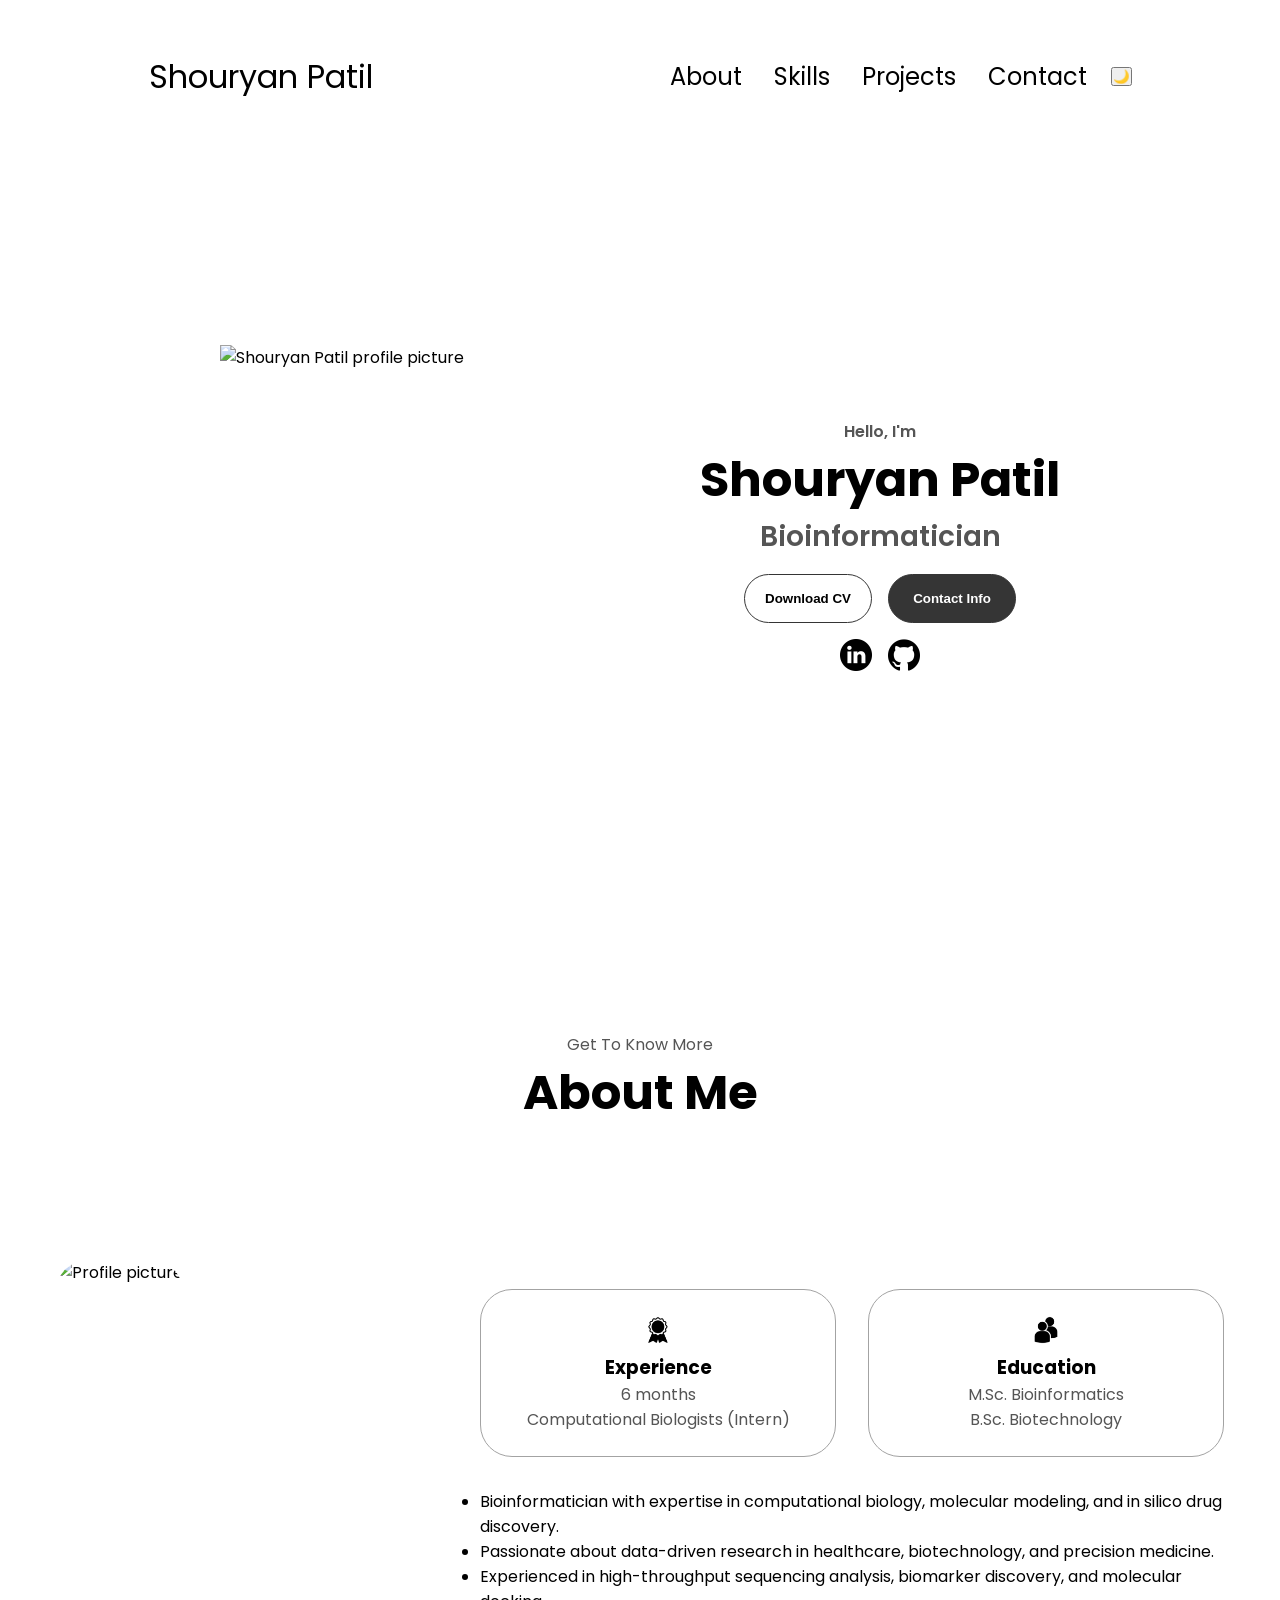
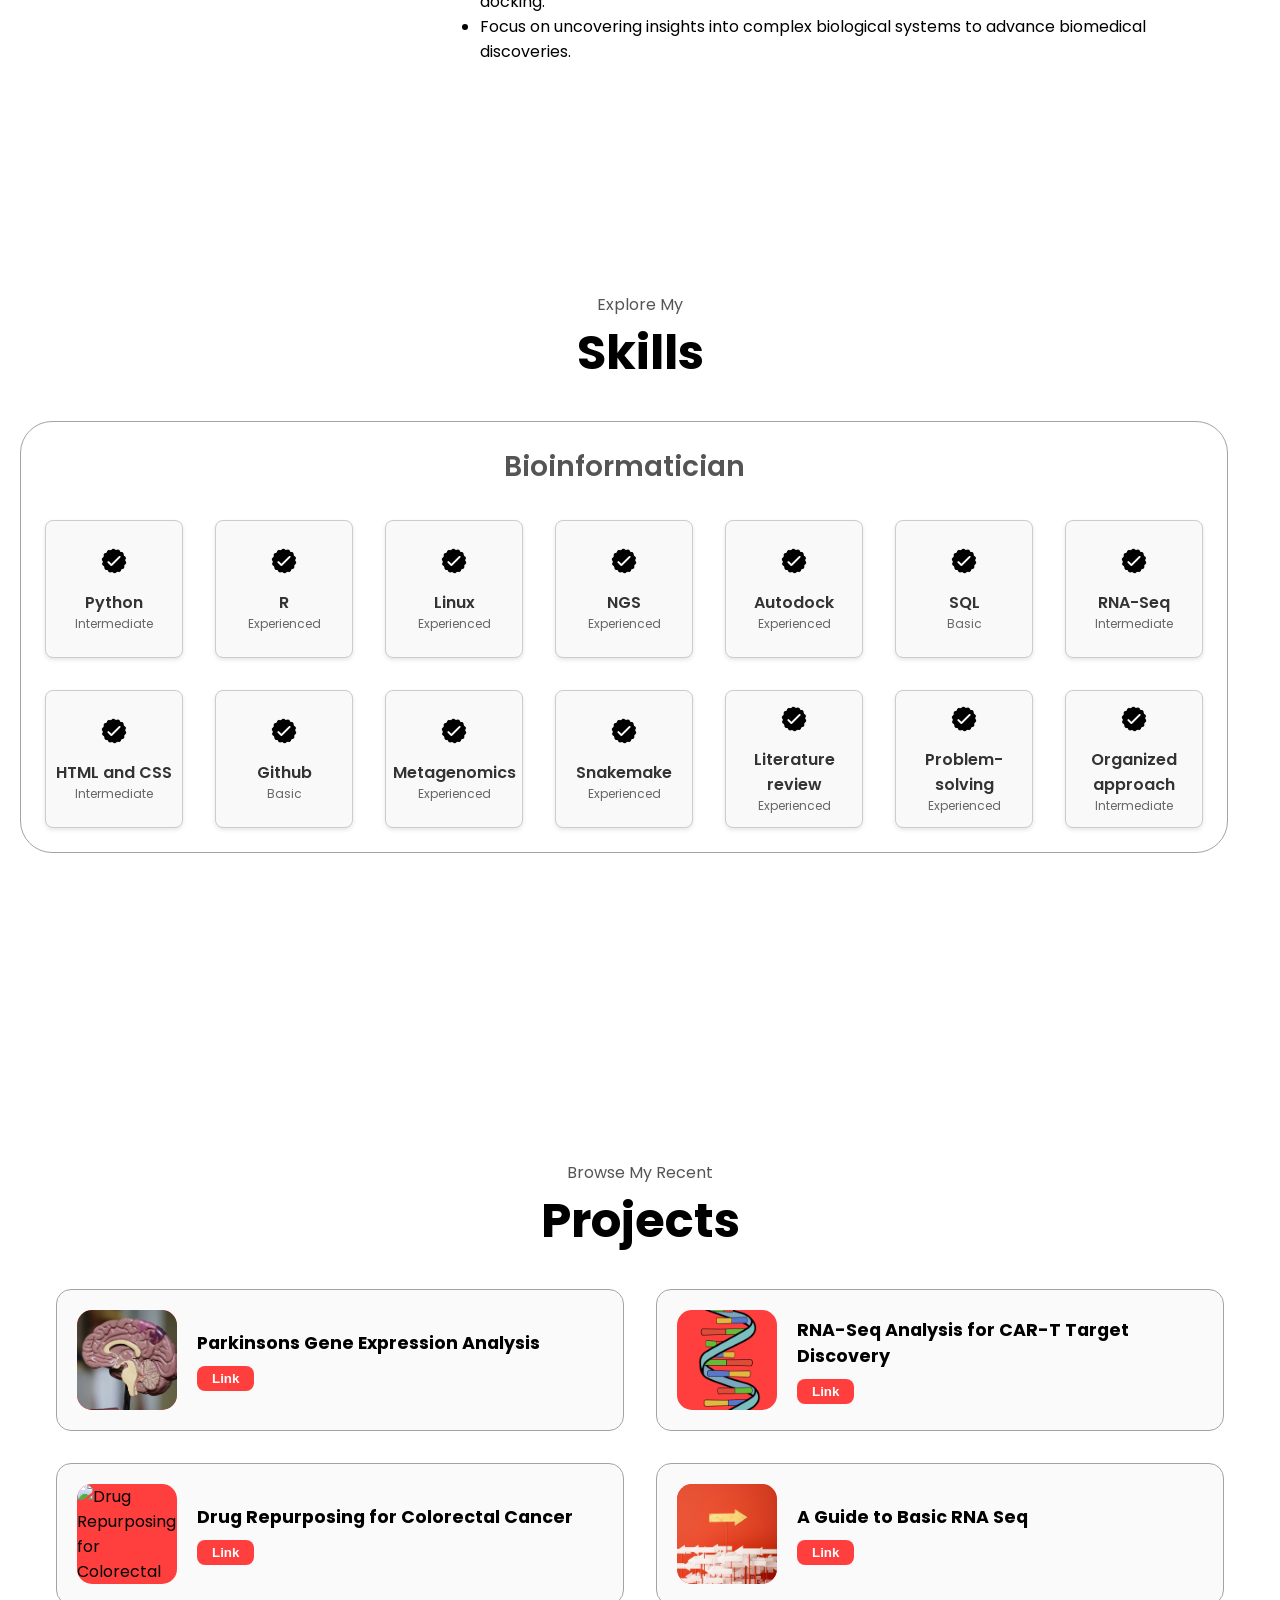
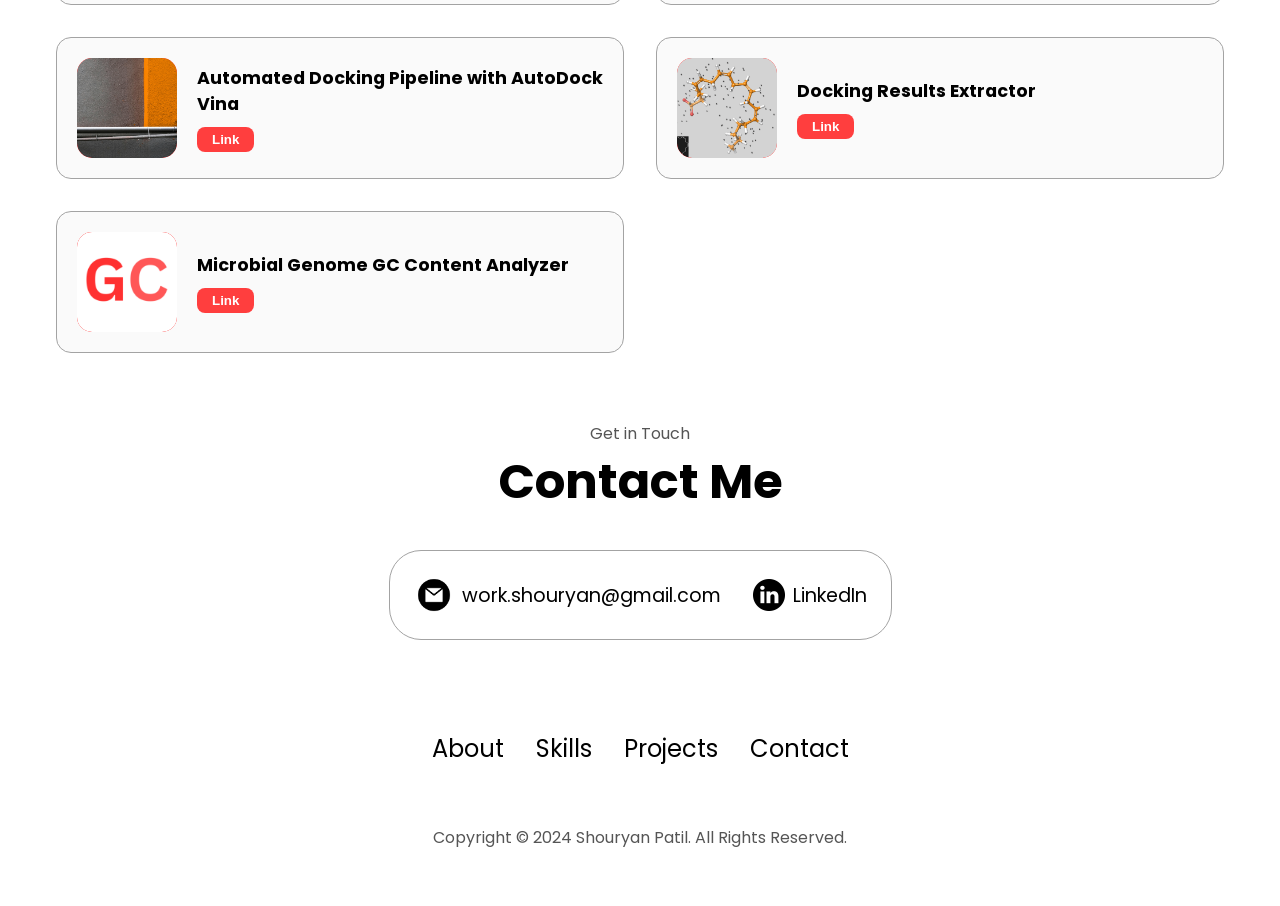
==== commit ccc36f76: "Update index.html" ====
--- a/index.html
+++ b/index.html
@@ -7,32 +7,65 @@
     <title>Portfolio</title>
     <link rel="stylesheet" href="style.css" />
     <link rel="stylesheet" href="mediaqueries.css" />
+    <script>
+      // Apply saved/preferred theme immediately, before the page paints,
+      // so there's no flash of the wrong theme on load.
+      (function () {
+        var saved = localStorage.getItem("theme");
+        var prefersDark =
+          window.matchMedia &&
+          window.matchMedia("(prefers-color-scheme: dark)").matches;
+        if (saved === "dark" || (!saved && prefersDark)) {
+          document.documentElement.classList.add("dark-mode");
+        }
+      })();
+    </script>
   </head>
   <body>
     <nav id="desktop-nav">
       <div class="logo">Shouryan Patil</div>
-      <div>
+      <div style="display: flex; align-items: center; gap: 1.5rem;">
         <ul class="nav-links">
           <li><a href="#about">About</a></li>
           <li><a href="#experience">Skills</a></li>
           <li><a href="#projects">Projects</a></li>
           <li><a href="#contact">Contact</a></li>
         </ul>
+        <button
+          class="theme-toggle-btn"
+          id="theme-toggle-desktop"
+          onclick="toggleTheme()"
+          aria-label="Toggle dark mode"
+          title="Toggle dark mode"
+        >
+          🌙
+        </button>
       </div>
     </nav>
     <nav id="hamburger-nav">
       <div class="logo">Shouryan Patil</div>
-      <div class="hamburger-menu">
-        <div class="hamburger-icon" onclick="toggleMenu()">
-          <span></span>
-          <span></span>
-          <span></span>
-        </div>
-        <div class="menu-links">
-          <li><a href="#about" onclick="toggleMenu()">About</a></li>
-          <li><a href="#Skills" onclick="toggleMenu()">Skills</a></li>
-          <li><a href="#projects" onclick="toggleMenu()">Projects</a></li>
-          <li><a href="#contact" onclick="toggleMenu()">Contact</a></li>
+      <div style="display: flex; align-items: center;">
+        <button
+          class="theme-toggle-btn"
+          id="theme-toggle-mobile"
+          onclick="toggleTheme()"
+          aria-label="Toggle dark mode"
+          title="Toggle dark mode"
+        >
+          🌙
+        </button>
+        <div class="hamburger-menu">
+          <div class="hamburger-icon" onclick="toggleMenu()">
+            <span></span>
+            <span></span>
+            <span></span>
+          </div>
+          <div class="menu-links">
+            <li><a href="#about" onclick="toggleMenu()">About</a></li>
+            <li><a href="#Skills" onclick="toggleMenu()">Skills</a></li>
+            <li><a href="#projects" onclick="toggleMenu()">Projects</a></li>
+            <li><a href="#contact" onclick="toggleMenu()">Contact</a></li>
+          </div>
         </div>
       </div>
     </nav>
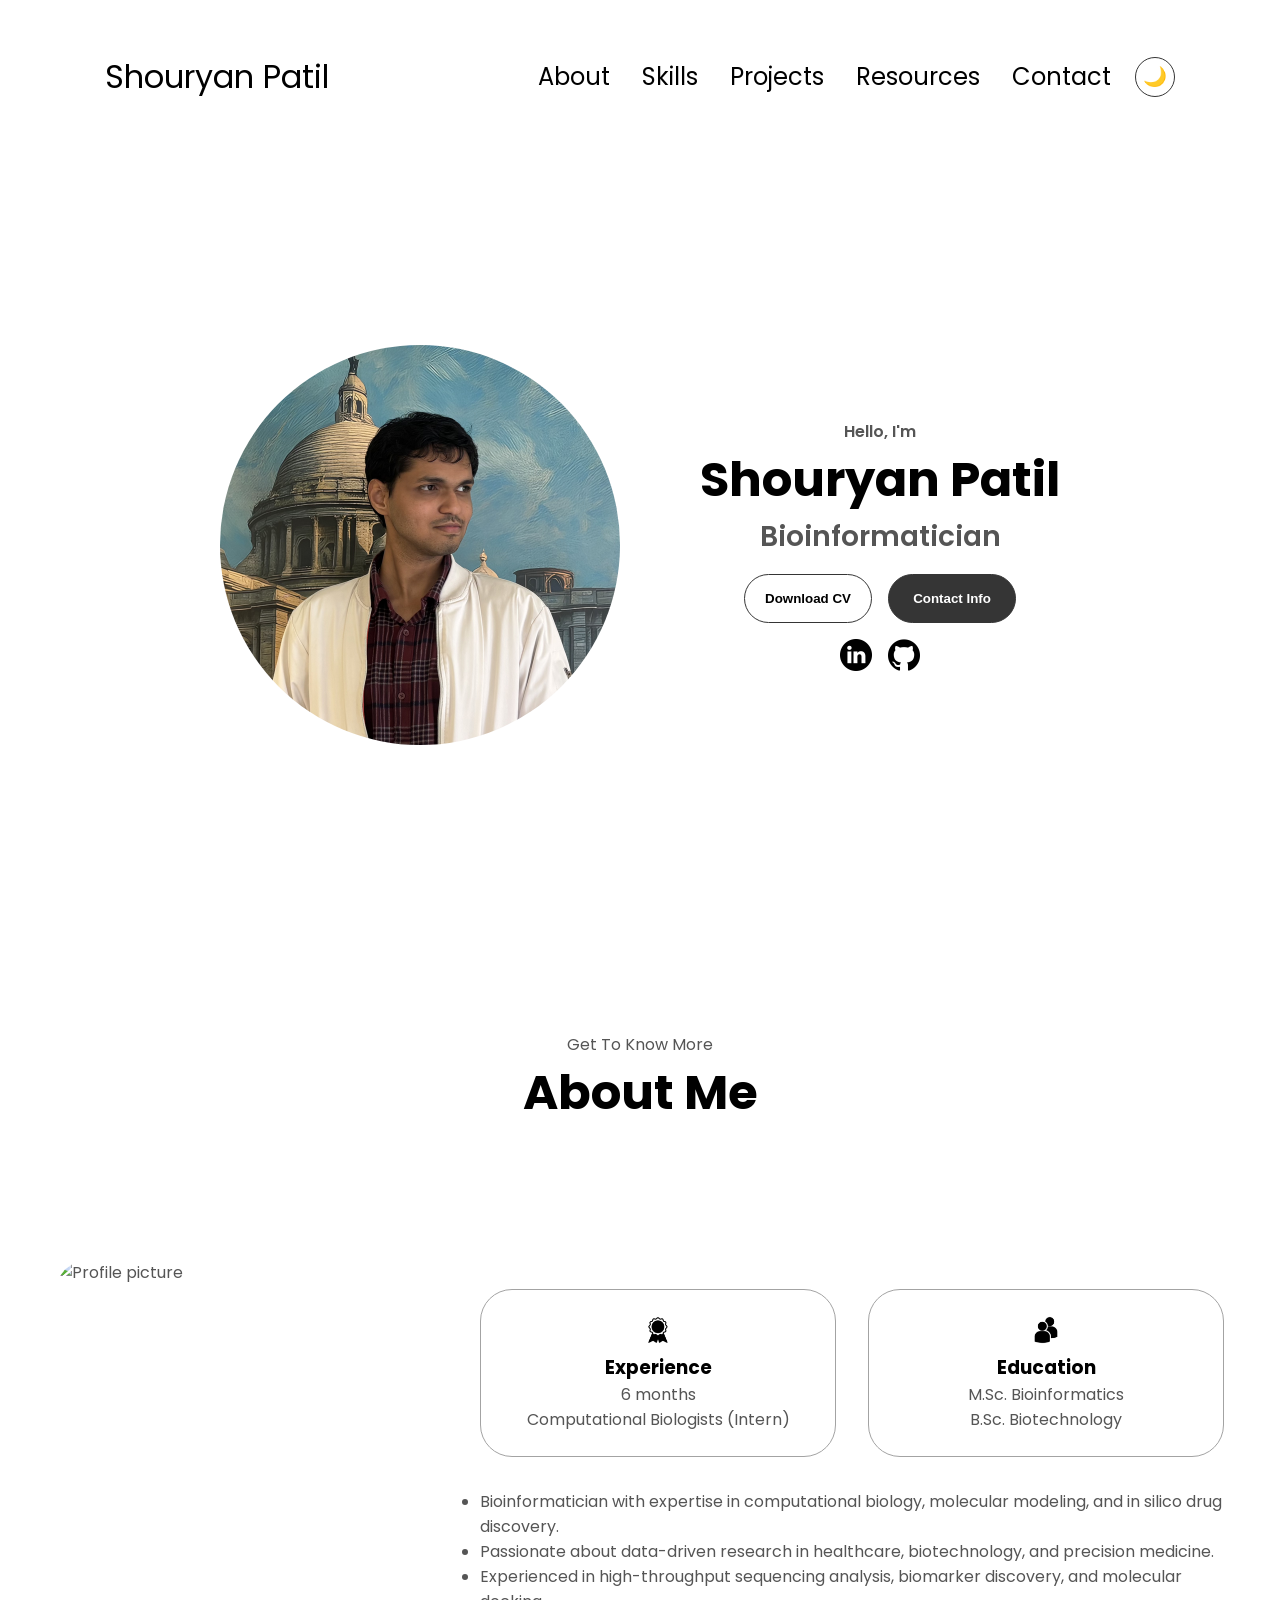
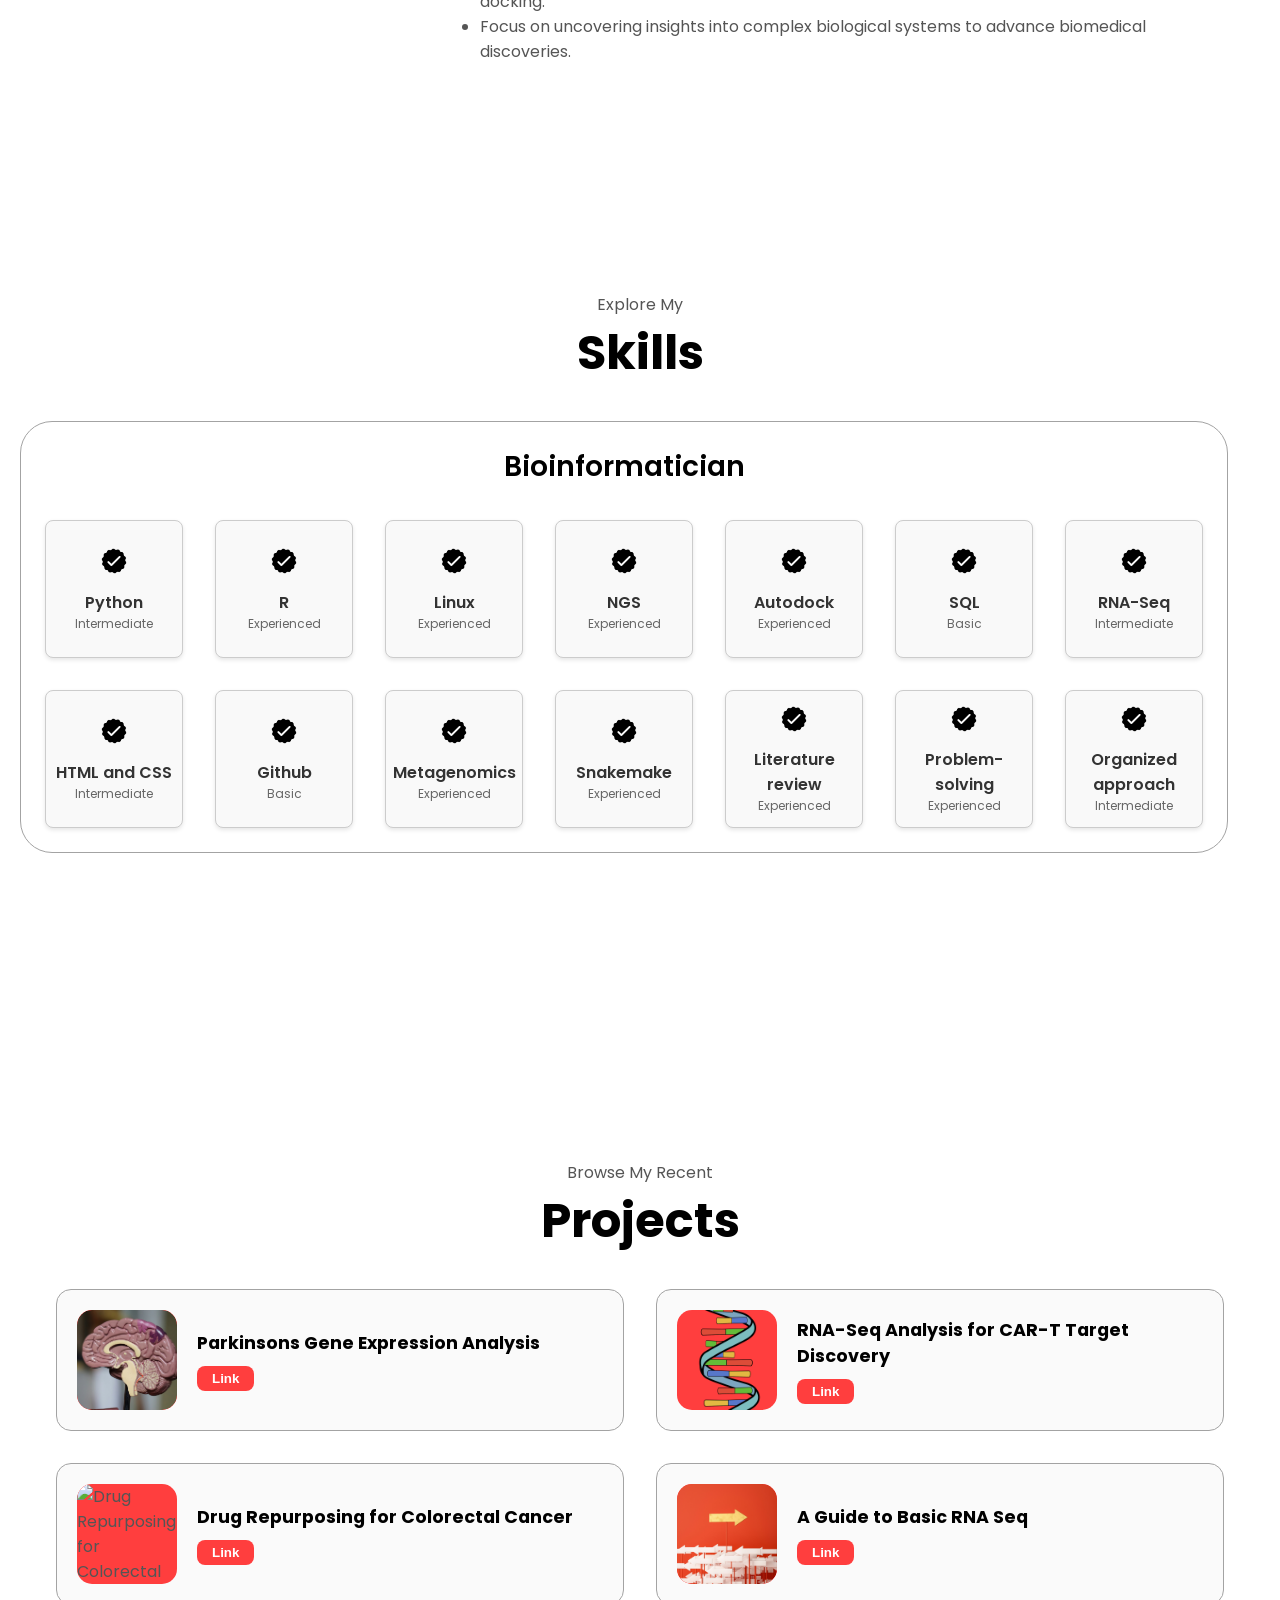
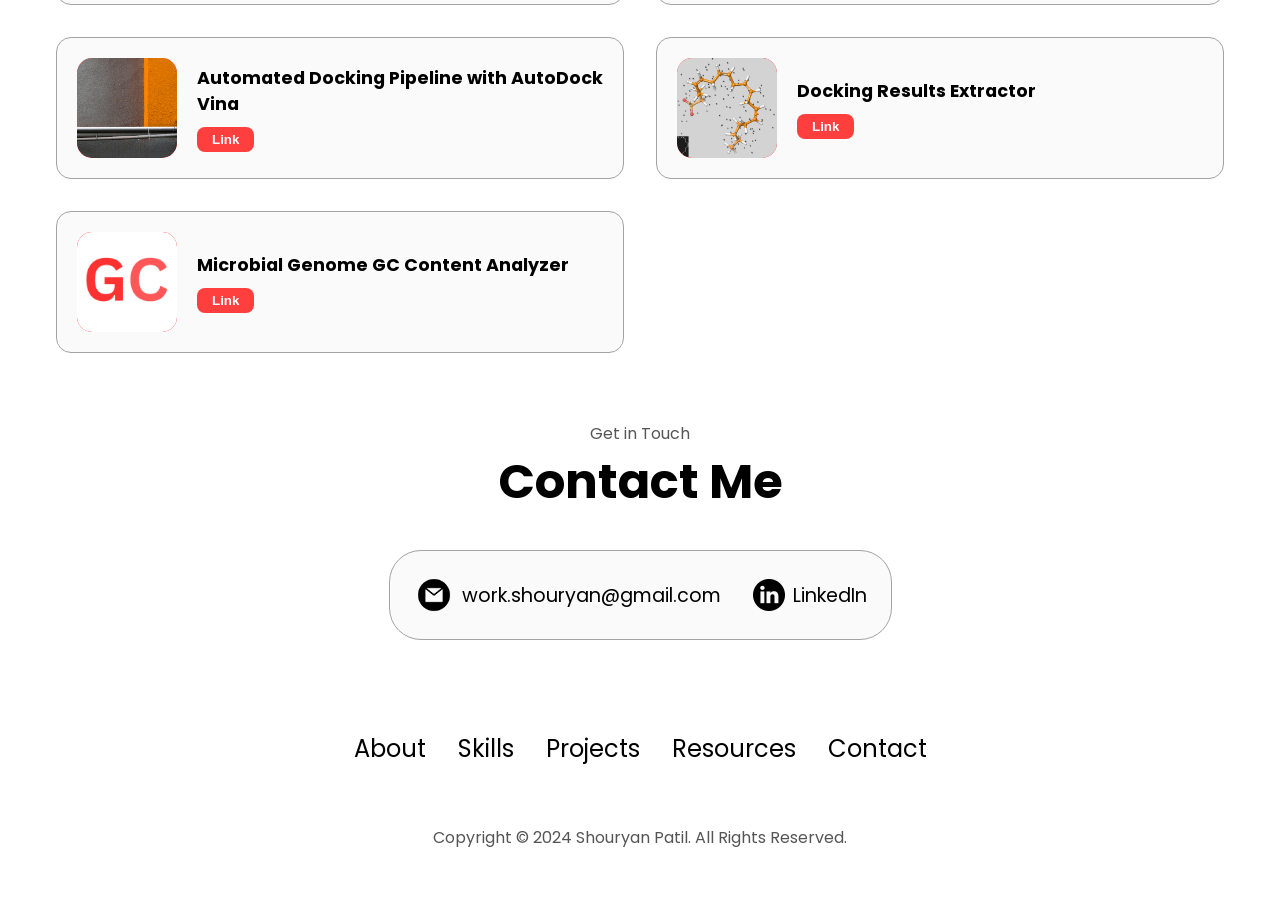
==== commit f17f1f04: "Update index.html" ====
--- a/index.html
+++ b/index.html
@@ -29,6 +29,7 @@
           <li><a href="#about">About</a></li>
           <li><a href="#experience">Skills</a></li>
           <li><a href="#projects">Projects</a></li>
+          <li><a href="resources.html">Resources</a></li>
           <li><a href="#contact">Contact</a></li>
         </ul>
         <button
@@ -64,6 +65,7 @@
             <li><a href="#about" onclick="toggleMenu()">About</a></li>
             <li><a href="#Skills" onclick="toggleMenu()">Skills</a></li>
             <li><a href="#projects" onclick="toggleMenu()">Projects</a></li>
+            <li><a href="resources.html">Resources</a></li>
             <li><a href="#contact" onclick="toggleMenu()">Contact</a></li>
           </div>
         </div>
@@ -448,6 +450,7 @@
             <li><a href="#about">About</a></li>
             <li><a href="#experience">Skills</a></li>
             <li><a href="#projects">Projects</a></li>
+            <li><a href="resources.html">Resources</a></li>
             <li><a href="#contact">Contact</a></li>
           </ul>
         </div>
--- a/style.css
+++ b/style.css
@@ -1,6 +1,44 @@
 /* GENERAL */
 
 @import url("https://fonts.googleapis.com/css2?family=Poppins:wght@300;400;500;600&display=swap");
+
+/* THEME VARIABLES */
+
+:root {
+  --bg-color: #ffffff;
+  --text-color: rgb(85, 85, 85);
+  --heading-color: #000000;
+  --nav-bg: #ffffff;
+  --card-bg: #ffffff;
+  --card-bg-alt: rgb(250, 250, 250);
+  --card-border: rgb(163, 163, 163);
+  --skill-card-bg: #f9f9f9;
+  --skill-card-border: #ccc;
+  --skill-title-color: #333333;
+  --skill-text-color: #666666;
+  --btn-border: rgb(53, 53, 53);
+  --btn-dark-bg: rgb(53, 53, 53);
+  --icon-filter: none;
+  --shadow-color: rgba(0, 0, 0, 0.1);
+}
+
+html.dark-mode {
+  --bg-color: #121212;
+  --text-color: rgb(200, 200, 200);
+  --heading-color: #ffffff;
+  --nav-bg: #121212;
+  --card-bg: #1e1e1e;
+  --card-bg-alt: #1a1a1a;
+  --card-border: rgb(70, 70, 70);
+  --skill-card-bg: #1e1e1e;
+  --skill-card-border: #444444;
+  --skill-title-color: #f0f0f0;
+  --skill-text-color: #b0b0b0;
+  --btn-border: rgb(200, 200, 200);
+  --btn-dark-bg: rgb(220, 220, 220);
+  --icon-filter: invert(90%);
+  --shadow-color: rgba(0, 0, 0, 0.4);
+}
 
 * {
   margin: 0;
@@ -10,6 +48,9 @@
 body {
   font-family: "Poppins", sans-serif;
   overflow-x: hidden;
+  background-color: var(--bg-color);
+  color: var(--text-color);
+  transition: background-color 300ms ease, color 300ms ease;
 }
 
 html {
@@ -17,7 +58,7 @@
 }
 
 p {
-  color: rgb(85, 85, 85);
+  color: var(--text-color);
 }
 
 /* TRANSITION */
@@ -25,6 +66,33 @@
 a,
 .btn {
   transition: all 300ms ease;
+}
+
+/* DARK MODE TOGGLE BUTTON */
+
+.theme-toggle-btn {
+  background: none;
+  border: rgb(53, 53, 53) 0.1rem solid;
+  border-color: var(--btn-border);
+  border-radius: 50%;
+  width: 2.5rem;
+  height: 2.5rem;
+  min-width: 2.5rem;
+  display: flex;
+  align-items: center;
+  justify-content: center;
+  cursor: pointer;
+  font-size: 1.2rem;
+  transition: all 300ms ease;
+  color: var(--heading-color);
+}
+
+.theme-toggle-btn:hover {
+  background: var(--card-border);
+}
+
+#hamburger-nav .theme-toggle-btn {
+  margin-right: 0.5rem;
 }
 
 /* DESKTOP NAV */
@@ -47,7 +115,7 @@
 }
 
 a {
-  color: black;
+  color: var(--heading-color);
   text-decoration: none;
   text-decoration-color: white;
 }
@@ -61,6 +129,7 @@
 
 .logo {
   font-size: 2rem;
+  color: var(--heading-color);
 }
 
 .logo:hover {
@@ -90,7 +159,7 @@
 .hamburger-icon span {
   width: 100%;
   height: 2px;
-  background-color: black;
+  background-color: var(--heading-color);
   transition: all 0.3 ease-in-out;
 }
 
@@ -98,7 +167,7 @@
   position: absolute;
   top: 100%;
   right: 0;
-  background-color: white;
+  background-color: var(--nav-bg);
   width: fit-content;
   max-height: 0;
   overflow: hidden;
@@ -110,7 +179,7 @@
   padding: 10px;
   text-align: center;
   font-size: 1.5rem;
-  color: black;
+  color: var(--heading-color);
   text-decoration: none;
   transition: all 0.3 ease-in-out;
 }
@@ -180,6 +249,17 @@
   margin: auto 0;
 }
 
+.section__pic-container img {
+  border-radius: 50%;
+  object-fit: cover;
+  width: 100%;
+  height: 100%;
+}
+
+#about .section__pic-container img {
+  border-radius: 2rem;
+}
+
 .section__text {
   align-self: center;
   text-align: center;
@@ -201,6 +281,11 @@
 .title {
   font-size: 3rem;
   text-align: center;
+  color: var(--heading-color);
+}
+
+h1, h2, h3, h4 {
+  color: var(--heading-color);
 }
 
 #socials-container {
@@ -215,6 +300,7 @@
 .icon {
   cursor: pointer;
   height: 2rem;
+  filter: var(--icon-filter);
 }
 
 /* BUTTONS */
@@ -235,7 +321,7 @@
 
 .btn-color-1,
 .btn-color-2 {
-  border: rgb(53, 53, 53) 0.1rem solid;
+  border: 0.1rem solid var(--btn-border);
 }
 
 .btn-color-1:hover,
@@ -245,20 +331,22 @@
 
 .btn-color-1,
 .btn-color-2:hover {
-  background: rgb(53, 53, 53);
-  color: white;
+  background: var(--btn-dark-bg);
+  color: var(--bg-color);
 }
 
 .btn-color-1:hover {
-  background: rgb(0, 0, 0);
+  background: var(--heading-color);
+  color: var(--bg-color);
 }
 
 .btn-color-2 {
   background: none;
+  color: var(--heading-color);
 }
 
 .btn-color-2:hover {
-  border: rgb(255, 255, 255) 0.1rem solid;
+  border: 0.1rem solid var(--btn-border);
 }
 
 .btn-container {
@@ -300,10 +388,9 @@
 .details-container {
   padding: 1.5rem;
   flex: 1;
-  background: white;
+  background: var(--card-bg);
   border-radius: 2rem;
-  border: rgb(53, 53, 53) 0.1rem solid;
-  border-color: rgb(163, 163, 163);
+  border: 0.1rem solid var(--card-border);
   text-align: center;
 }
 
@@ -326,7 +413,7 @@
   }
   
   .experience-sub-title {
-    color: rgb(85, 85, 85);
+    color: var(--heading-color);
     font-weight: 600;
     font-size: 1.75rem;
     margin-bottom: 2rem;
@@ -344,12 +431,12 @@
 
 /* Outer container for each skill category */
 .skills-category {
-  border: 2px solid #aaa;
+  border: 2px solid var(--card-border);
   border-radius: 1.5rem;
   padding: 2rem;
   max-width: 1000px;
   margin: 2rem auto; /* Center horizontally with vertical spacing */
-  background-color: #fff;
+  background-color: var(--card-bg);
   text-align: center;
   box-sizing: border-box;
 }
@@ -359,7 +446,7 @@
   font-size: 1.8rem;
   font-weight: 600;
   margin-bottom: 2rem;
-  color: #333;
+  color: var(--heading-color);
 }
 
 /* Container for skill cards */
@@ -379,10 +466,10 @@
   width: 120px;
   height: 120px;
   padding: 0.5rem;
-  border: 1px solid #ccc;
+  border: 1px solid var(--skill-card-border);
   border-radius: 8px;
-  box-shadow: 0 2px 4px rgba(0, 0, 0, 0.1);
-  background-color: #f9f9f9;
+  box-shadow: 0 2px 4px var(--shadow-color);
+  background-color: var(--skill-card-bg);
   text-align: center;
   gap: 0.3rem;
 }
@@ -391,21 +478,22 @@
 article .icon {
   font-size: 1.5rem;
   margin-bottom: 0.5rem;
-  color: rgb(85, 85, 85);
+  color: var(--text-color);
+  filter: var(--icon-filter);
 }
 
 /* Skill title */
 article h4 {
   font-size: 1rem;
   font-weight: 600;
-  color: #333;
+  color: var(--skill-title-color);
   margin: 0;
 }
 
 /* Skill level (e.g., Basic) */
 article p {
   font-size: 0.75rem;
-  color: #666;
+  color: var(--skill-text-color);
   margin: 0;
 }
 
@@ -427,8 +515,8 @@
 
 /* Keep this as is — still useful */
 .color-container {
-  border: 1px solid rgb(163, 163, 163);
-  background: rgb(250, 250, 250);
+  border: 1px solid var(--card-border);
+  background: var(--card-bg-alt);
   padding: 20px;
   border-radius: 15px;
 }
@@ -471,7 +559,7 @@
 
 .project-title {
   margin: 0;
-  color: black;
+  color: var(--heading-color);
   font-weight: bold;
   font-size: 1.1rem;
 }
@@ -505,9 +593,8 @@
   display: flex;
   justify-content: center;
   border-radius: 2rem;
-  border: rgb(53, 53, 53) 0.1rem solid;
-  border-color: rgb(163, 163, 163);
-  background: (250, 250, 250);
+  border: 0.1rem solid var(--card-border);
+  background: var(--card-bg-alt);
   margin: 2rem auto;
   padding: 0.5rem;
 }
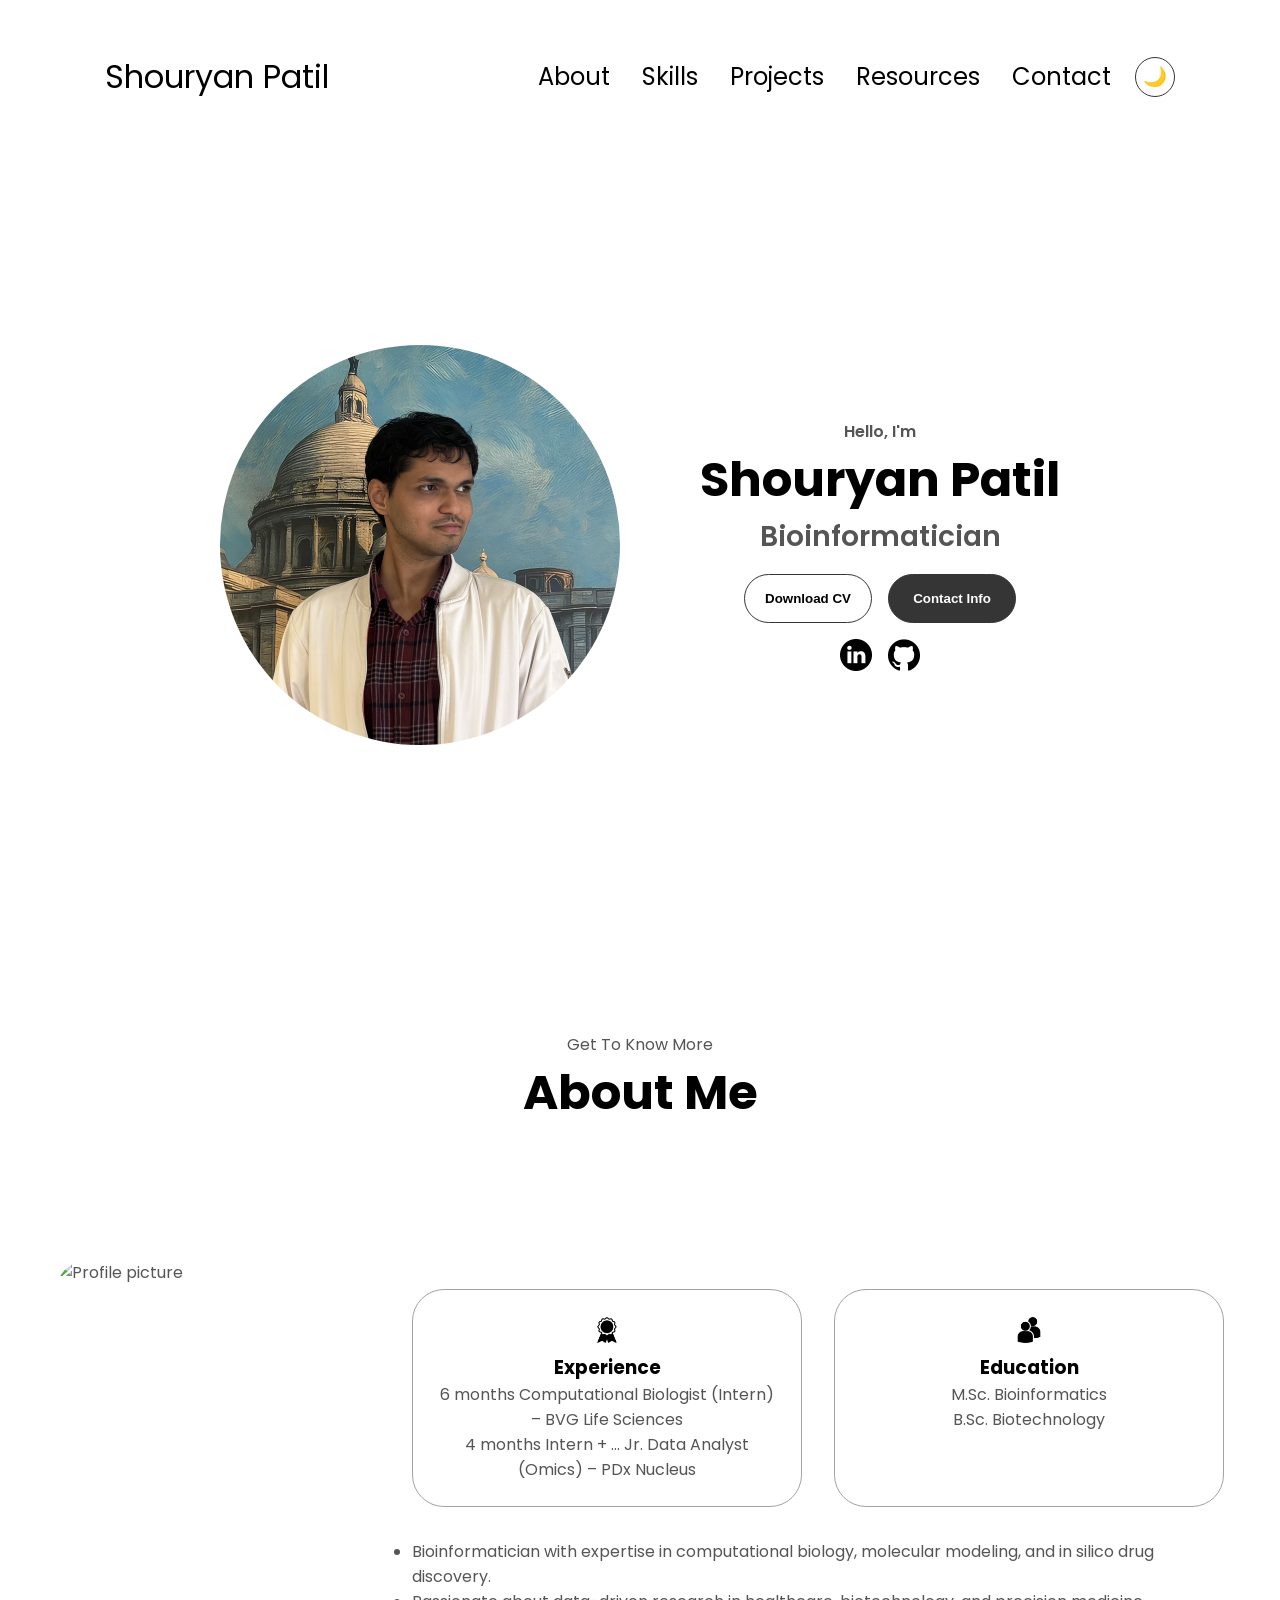
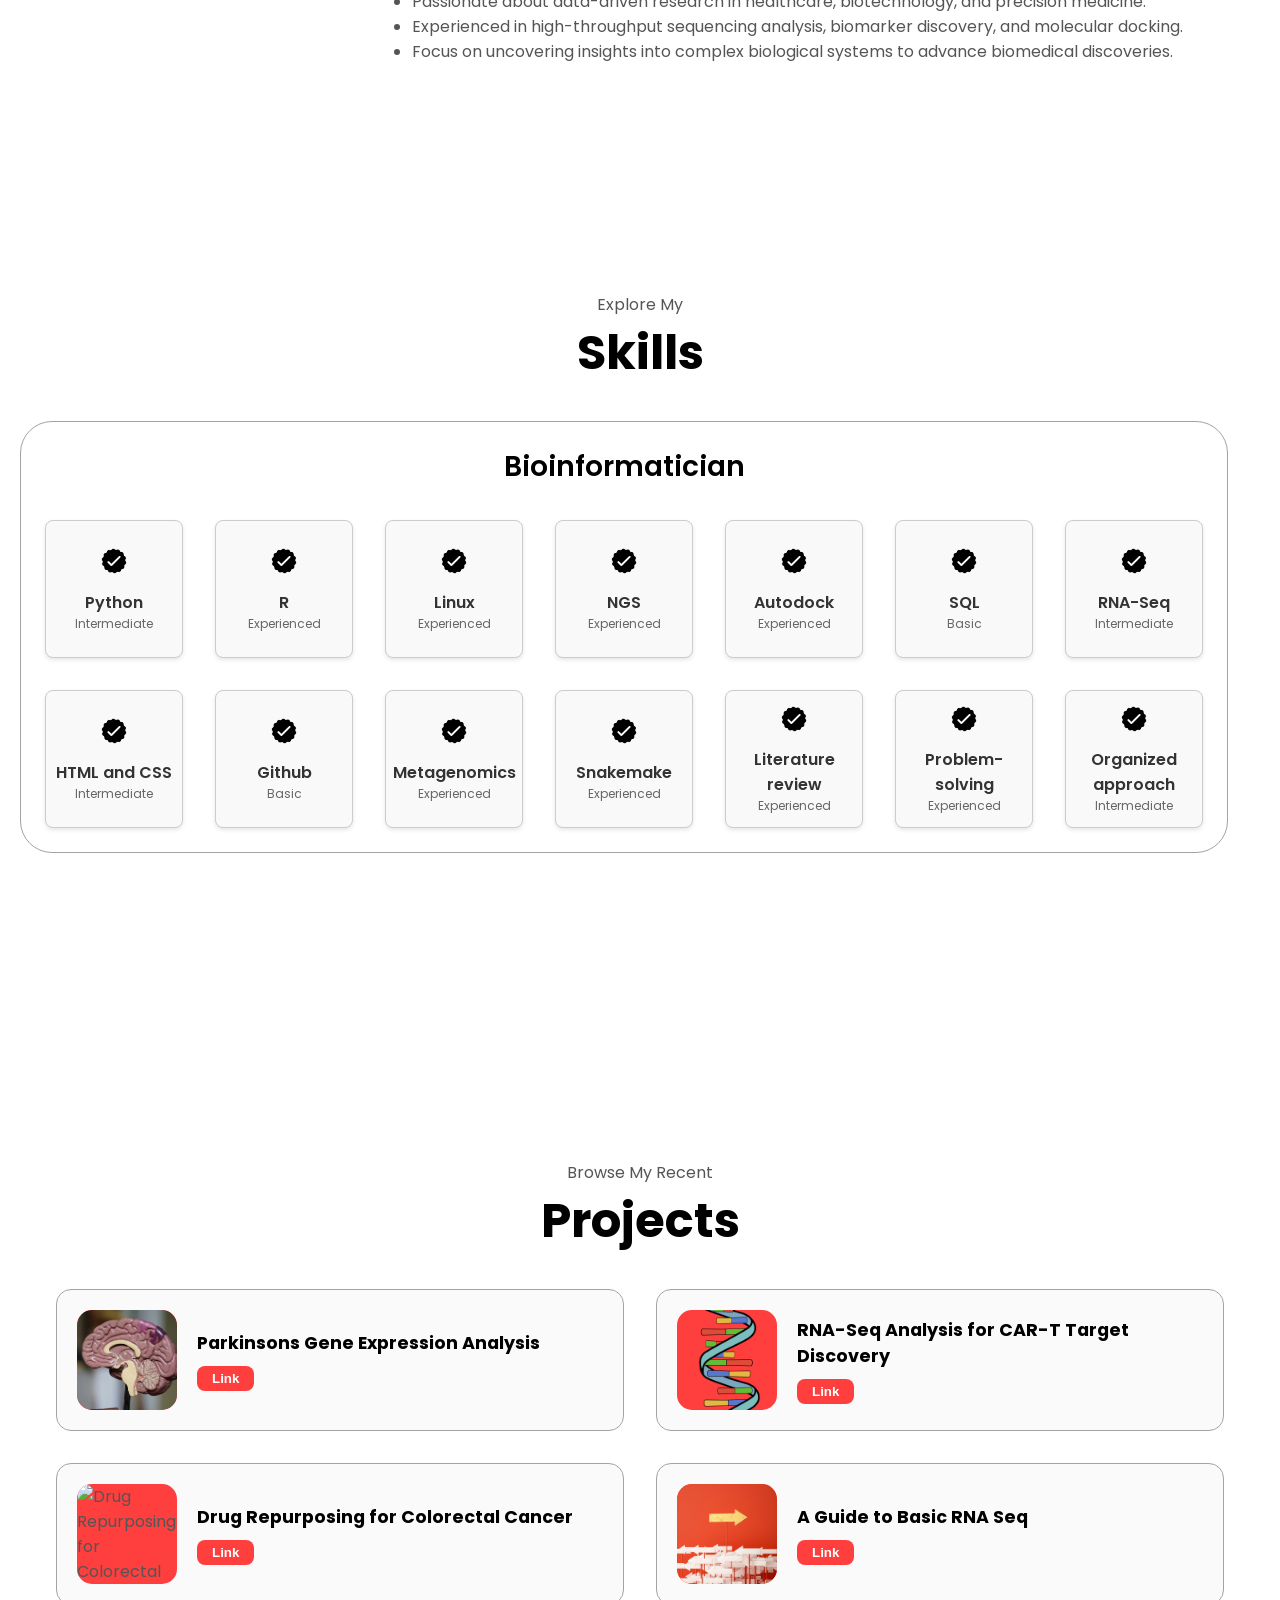
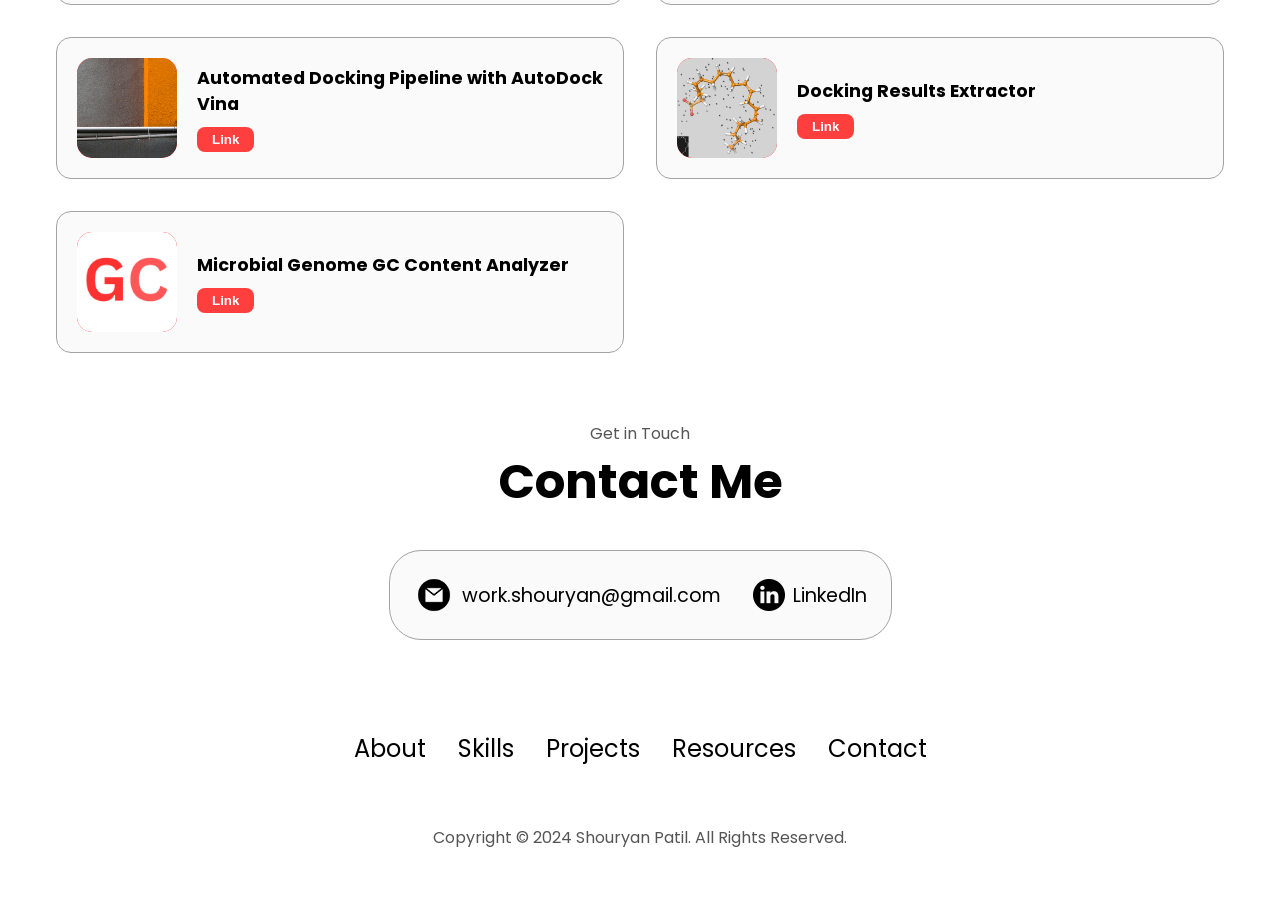
==== commit 582b61a1: "Update index.html" ====
--- a/index.html
+++ b/index.html
@@ -126,7 +126,12 @@
                 class="icon"
               />
               <h3>Experience</h3>
-              <p>6 months <br />Computational Biologists (Intern)</p>
+              <p>
+                6 months Computational Biologist (Intern) – BVG Life Sciences
+              <br />
+              4 months Intern + <span id="current-role-duration">...</span> Jr. Data
+              Analyst (Omics) – PDx Nucleus
+              </p>
             </div>
             <div class="details-container">
               <img
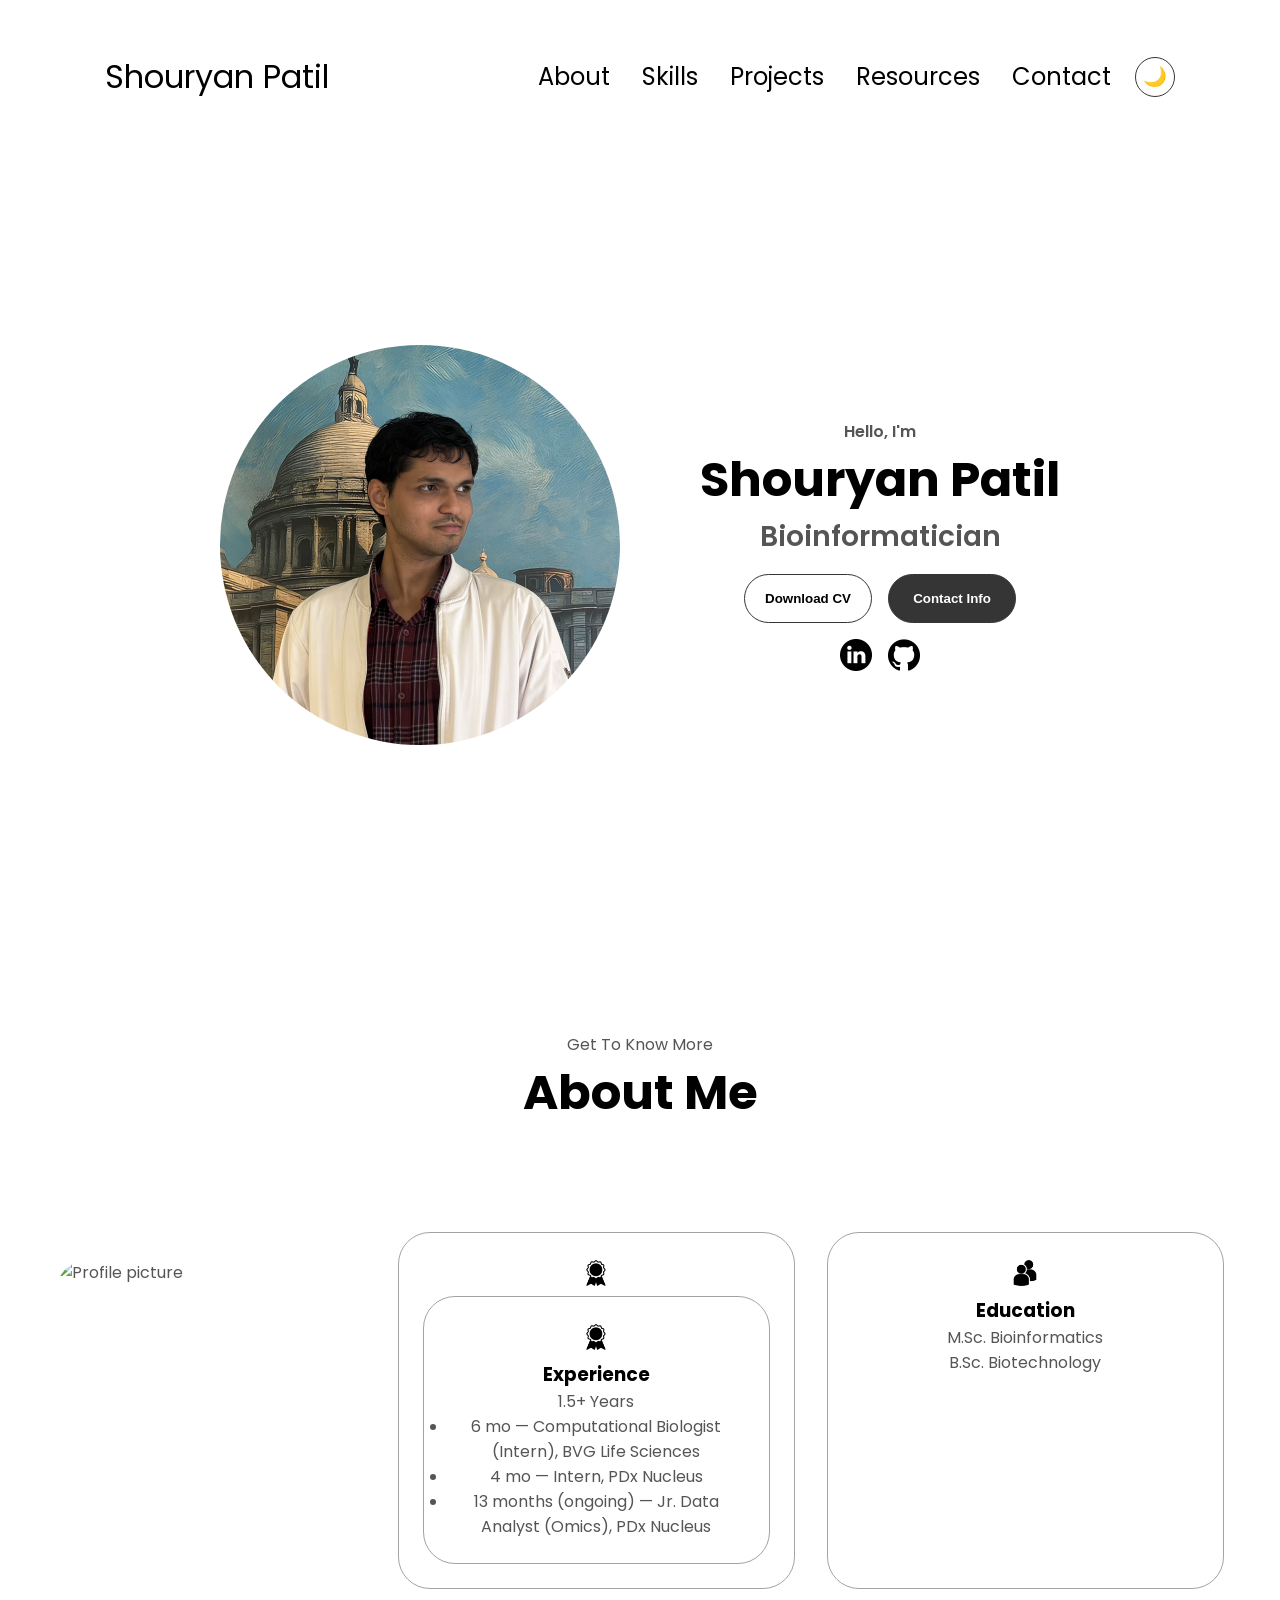
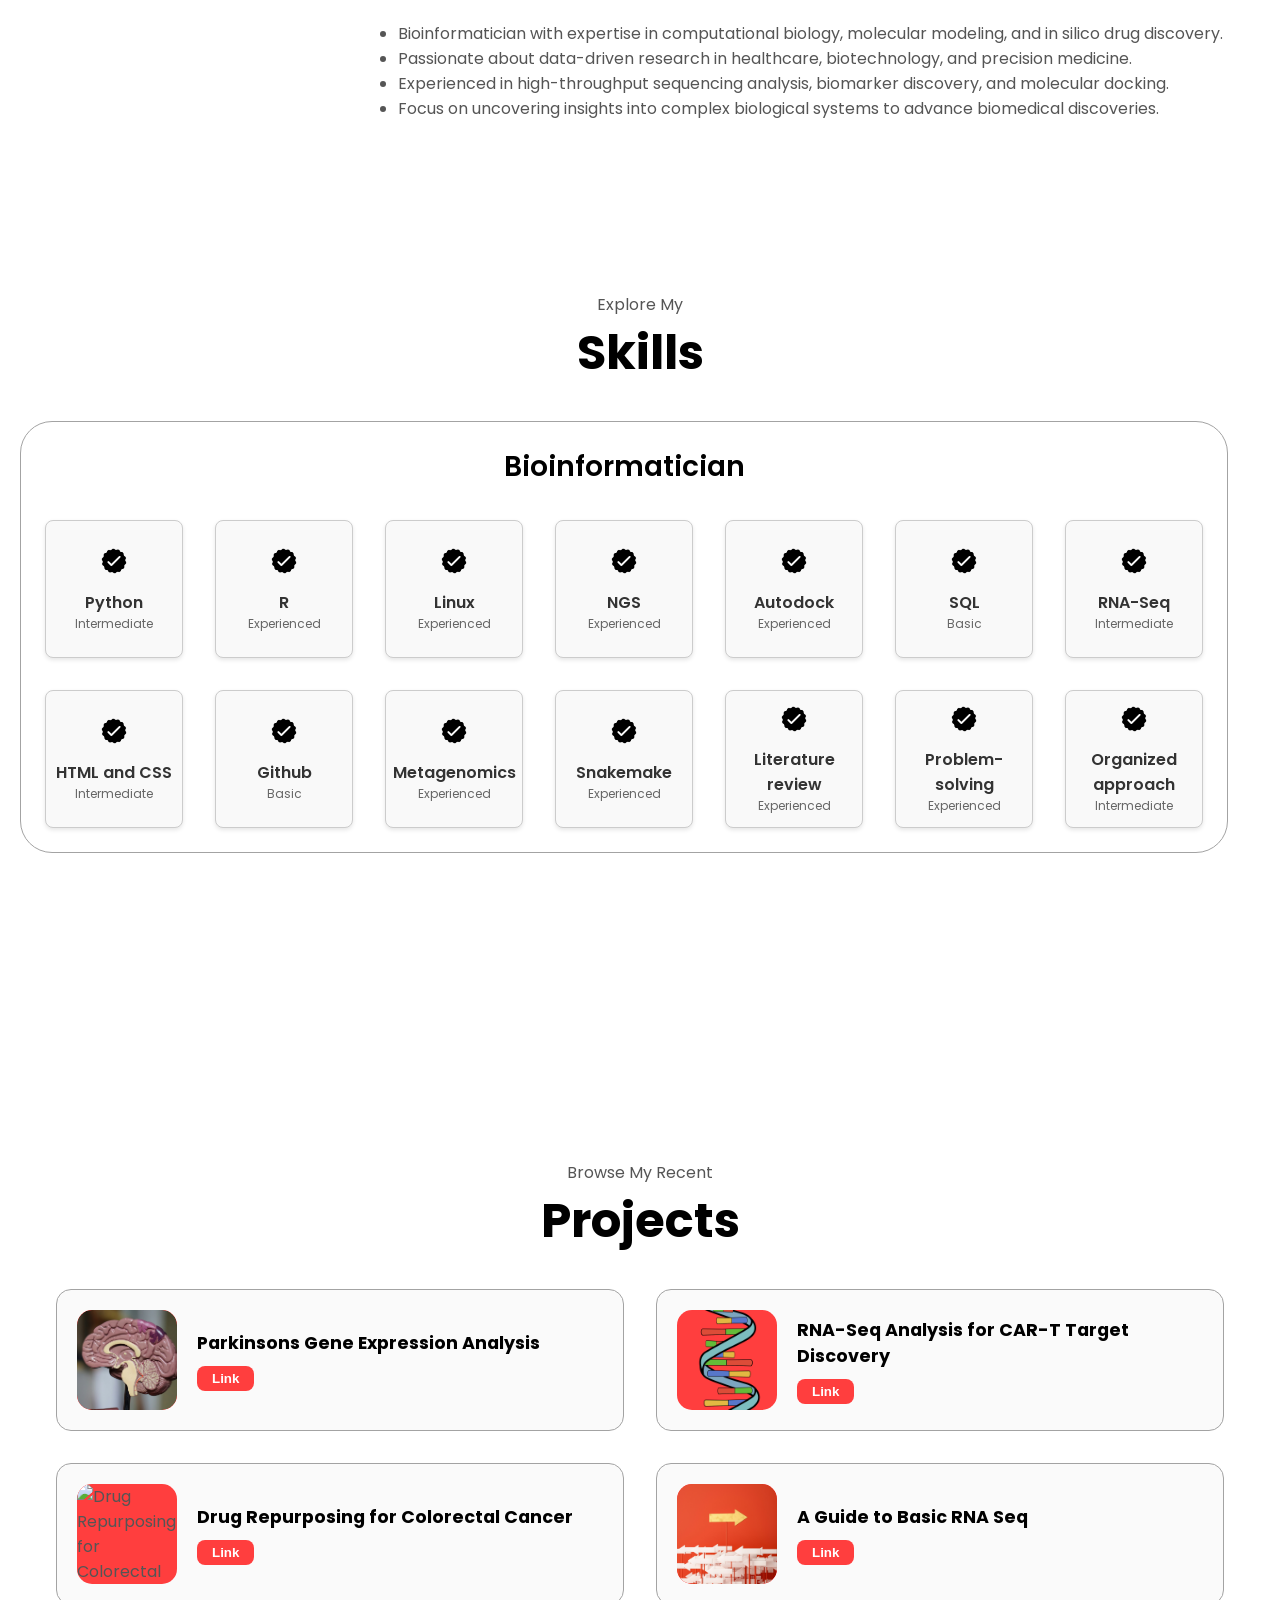
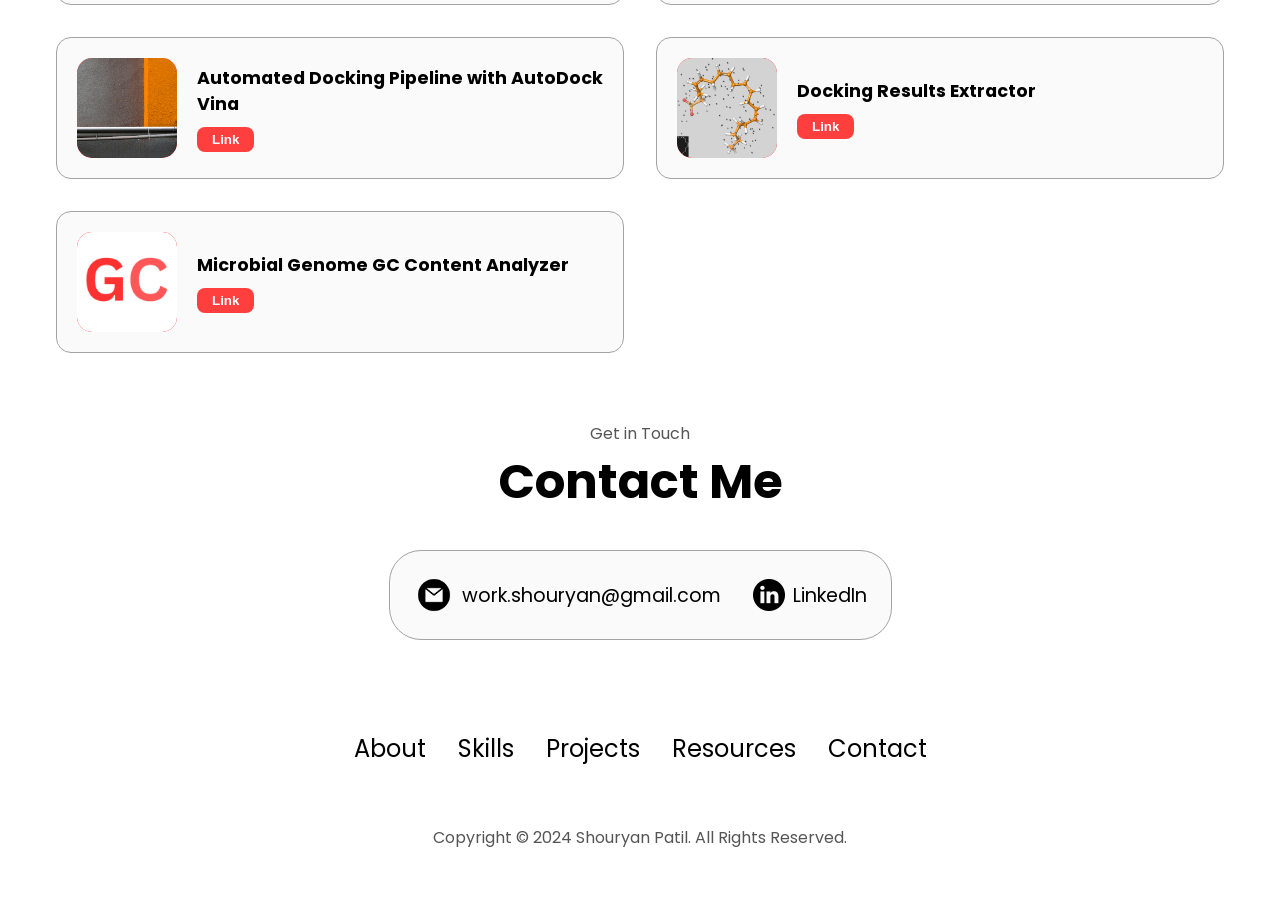
==== commit ee3496de: "Update index.html" ====
--- a/index.html
+++ b/index.html
@@ -125,13 +125,18 @@
                 alt="Experience icon"
                 class="icon"
               />
-              <h3>Experience</h3>
-              <p>
-                6 months Computational Biologist (Intern) – BVG Life Sciences
-              <br />
-              4 months Intern + <span id="current-role-duration">...</span> Jr. Data
-              Analyst (Omics) – PDx Nucleus
-              </p>
+              <div class="details-container experience-detail" tabindex="0">
+               <img src="./assets/experience.png" alt="Experience icon" class="icon" />
+               <h3>Experience</h3>
+               <p>1.5+ Years</p>
+               <div class="experience-tooltip">
+               <ul>
+              <li>6 mo — Computational Biologist (Intern), BVG Life Sciences</li>
+              <li>4 mo — Intern, PDx Nucleus</li>
+              <li><span id="current-role-duration">...</span> — Jr. Data Analyst (Omics), PDx Nucleus</li>
+              </ul>
+              </div>
+             </div>
             </div>
             <div class="details-container">
               <img
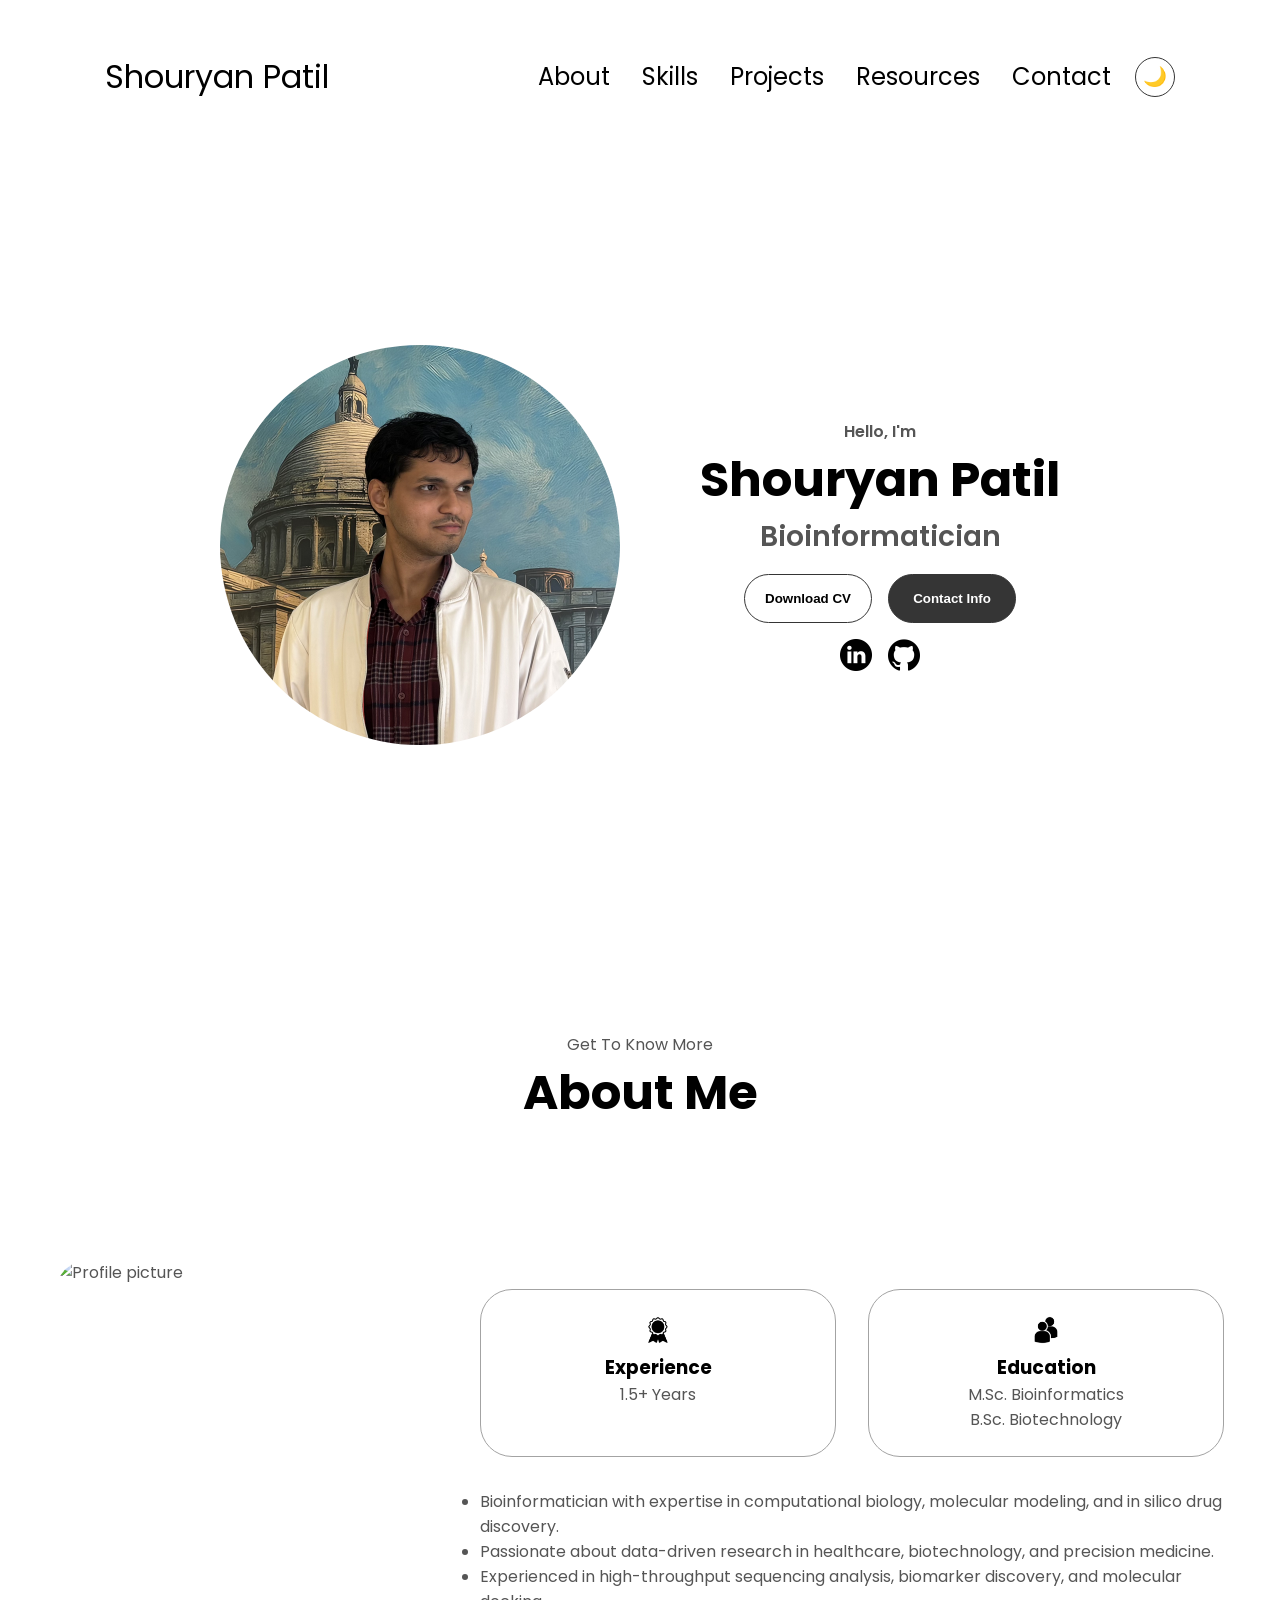
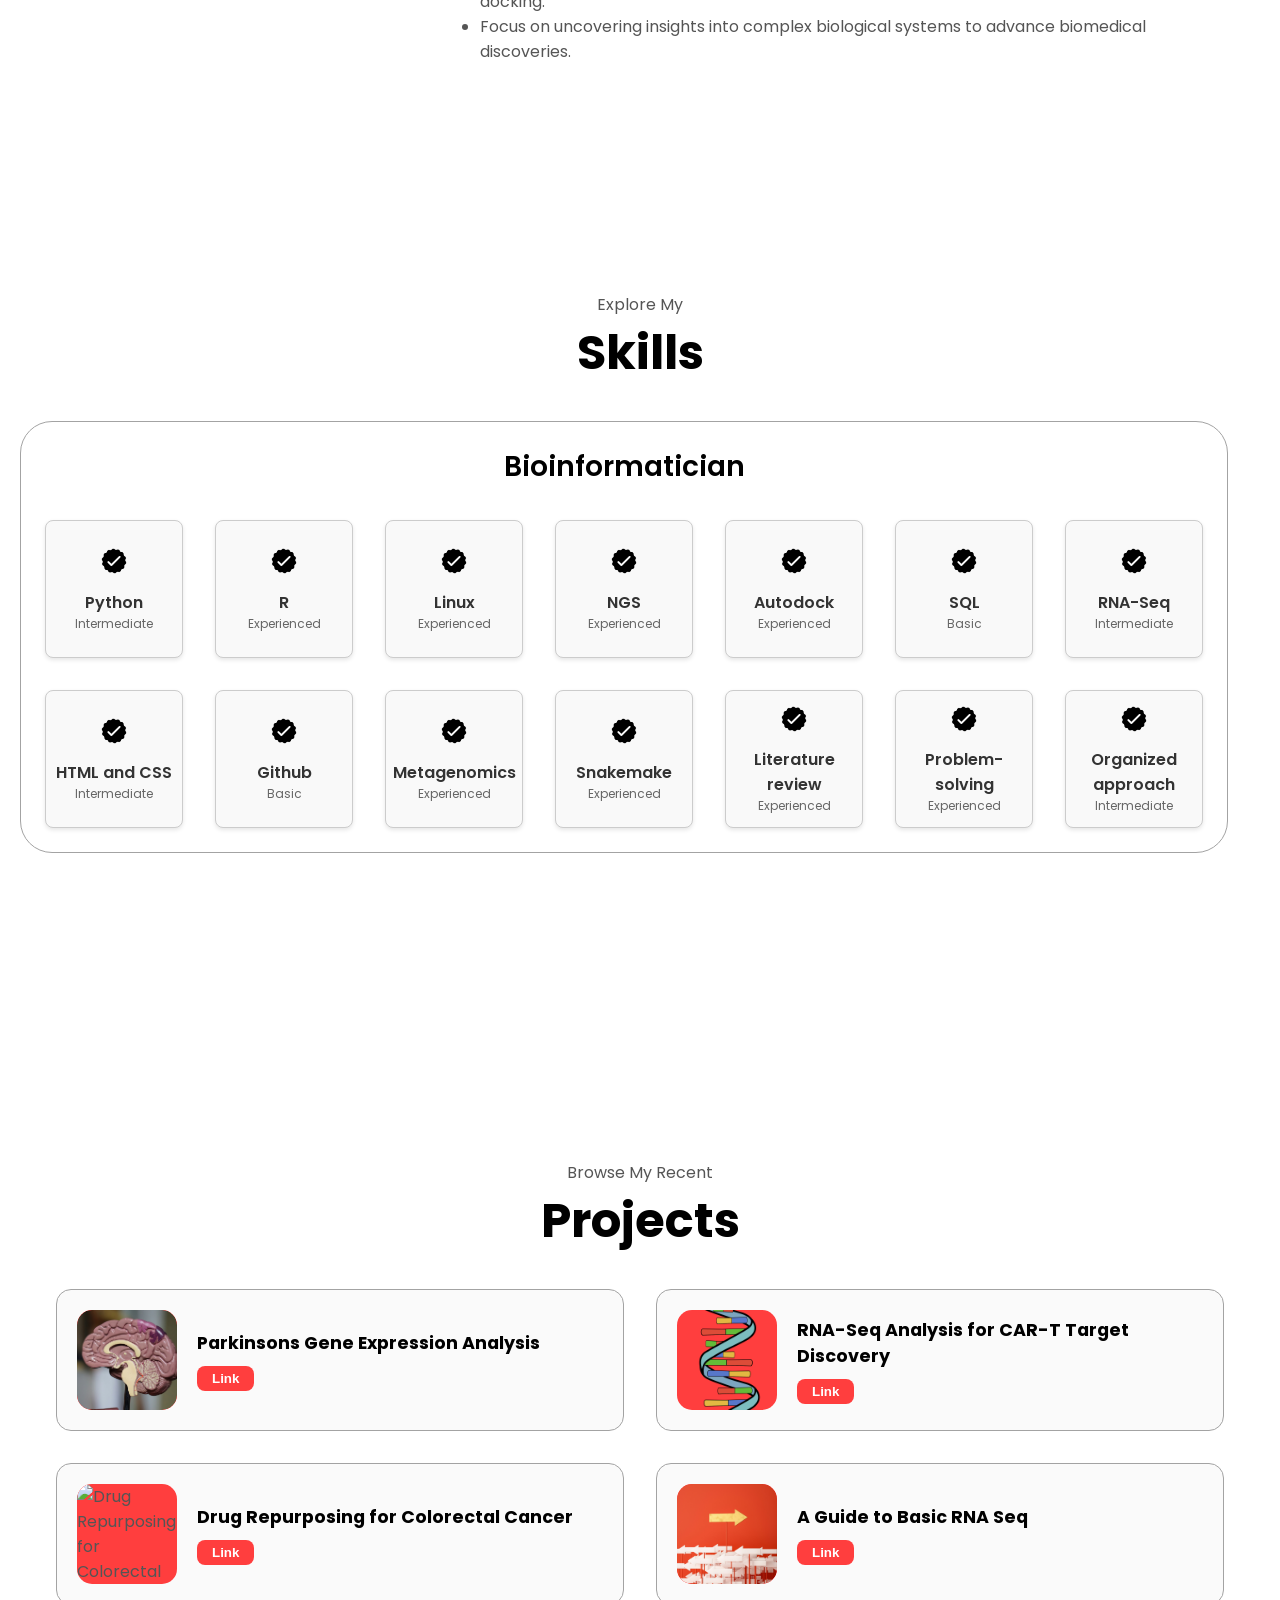
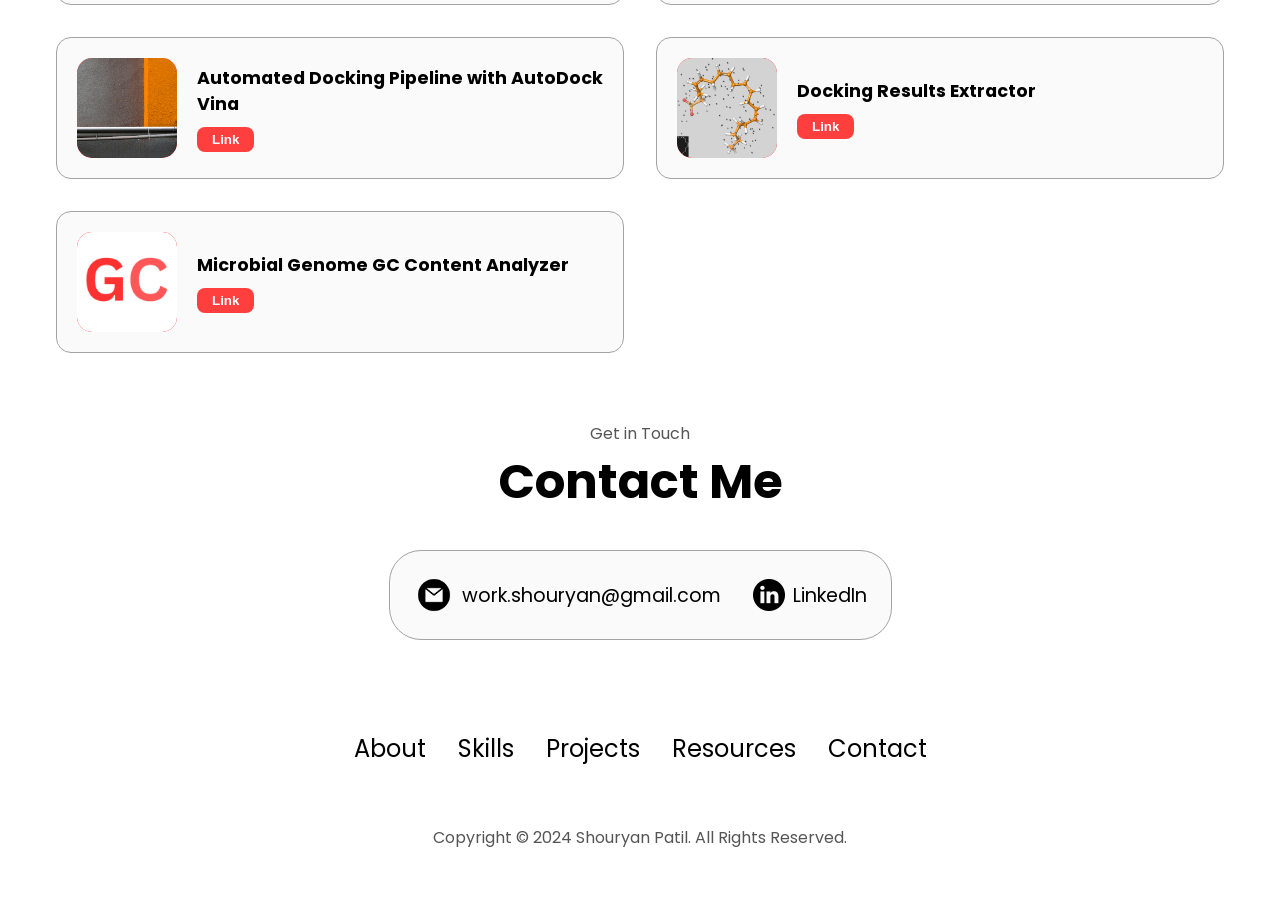
==== commit 337091cf: "Update index.html" ====
--- a/index.html
+++ b/index.html
@@ -119,24 +119,21 @@
         </div>
         <div class="about-details-container">
           <div class="about-containers">
-            <div class="details-container">
+            <div class="details-container experience-detail" tabindex="0">
               <img
                 src="./assets/experience.png"
                 alt="Experience icon"
                 class="icon"
               />
-              <div class="details-container experience-detail" tabindex="0">
-               <img src="./assets/experience.png" alt="Experience icon" class="icon" />
-               <h3>Experience</h3>
-               <p>1.5+ Years</p>
-               <div class="experience-tooltip">
-               <ul>
-              <li>6 mo — Computational Biologist (Intern), BVG Life Sciences</li>
-              <li>4 mo — Intern, PDx Nucleus</li>
-              <li><span id="current-role-duration">...</span> — Jr. Data Analyst (Omics), PDx Nucleus</li>
-              </ul>
+              <h3>Experience</h3>
+              <p>1.5+ Years</p>
+              <div class="experience-tooltip">
+                <ul>
+                  <li>6 mo — Computational Biologist (Intern), BVG Life Sciences</li>
+                  <li>4 mo — Intern, PDx Nucleus</li>
+                  <li><span id="current-role-duration">...</span> — Jr. Data Analyst (Omics), PDx Nucleus</li>
+                </ul>
               </div>
-             </div>
             </div>
             <div class="details-container">
               <img
@@ -428,9 +425,8 @@
 
     </div>
   </div>
+  <img src="./assets/arrow.png" alt="Arrow icon" class="icon arrow" onclick="location.href='./#contact'" />
 </section>
-   <img src="./assets/arrow.png" alt="Arrow icon" class="icon arrow" onclick="location.href='./#contact'" />
-    </section>
     <section id="contact">
       <p class="section__text__p1">Get in Touch</p>
       <h1 class="title">Contact Me</h1>
--- a/style.css
+++ b/style.css
@@ -426,7 +426,41 @@
     flex-direction: column;
     align-items: center; /* Center-align the content */
   }
-  
+
+.experience-detail {
+  position: relative;
+}
+
+.experience-tooltip {
+  display: none;
+  position: absolute;
+  top: 100%;
+  left: 50%;
+  transform: translateX(-50%);
+  background: var(--card-bg);
+  border: 0.1rem solid var(--card-border);
+  border-radius: 0.75rem;
+  padding: 0.75rem 1rem;
+  width: 230px;
+  text-align: left;
+  box-shadow: 0 4px 12px var(--shadow-color);
+  z-index: 10;
+  margin-top: 0.5rem;
+}
+
+.experience-tooltip ul {
+  list-style: disc;
+  margin-left: 1.1rem;
+  color: var(--text-color);
+  font-size: 0.8rem;
+  line-height: 1.5;
+}
+
+.experience-detail:hover .experience-tooltip,
+.experience-detail:focus-within .experience-tooltip {
+  display: block;
+}
+
 /* Skills Section - Centered Grid Layout */
 
 /* Outer container for each skill category */
